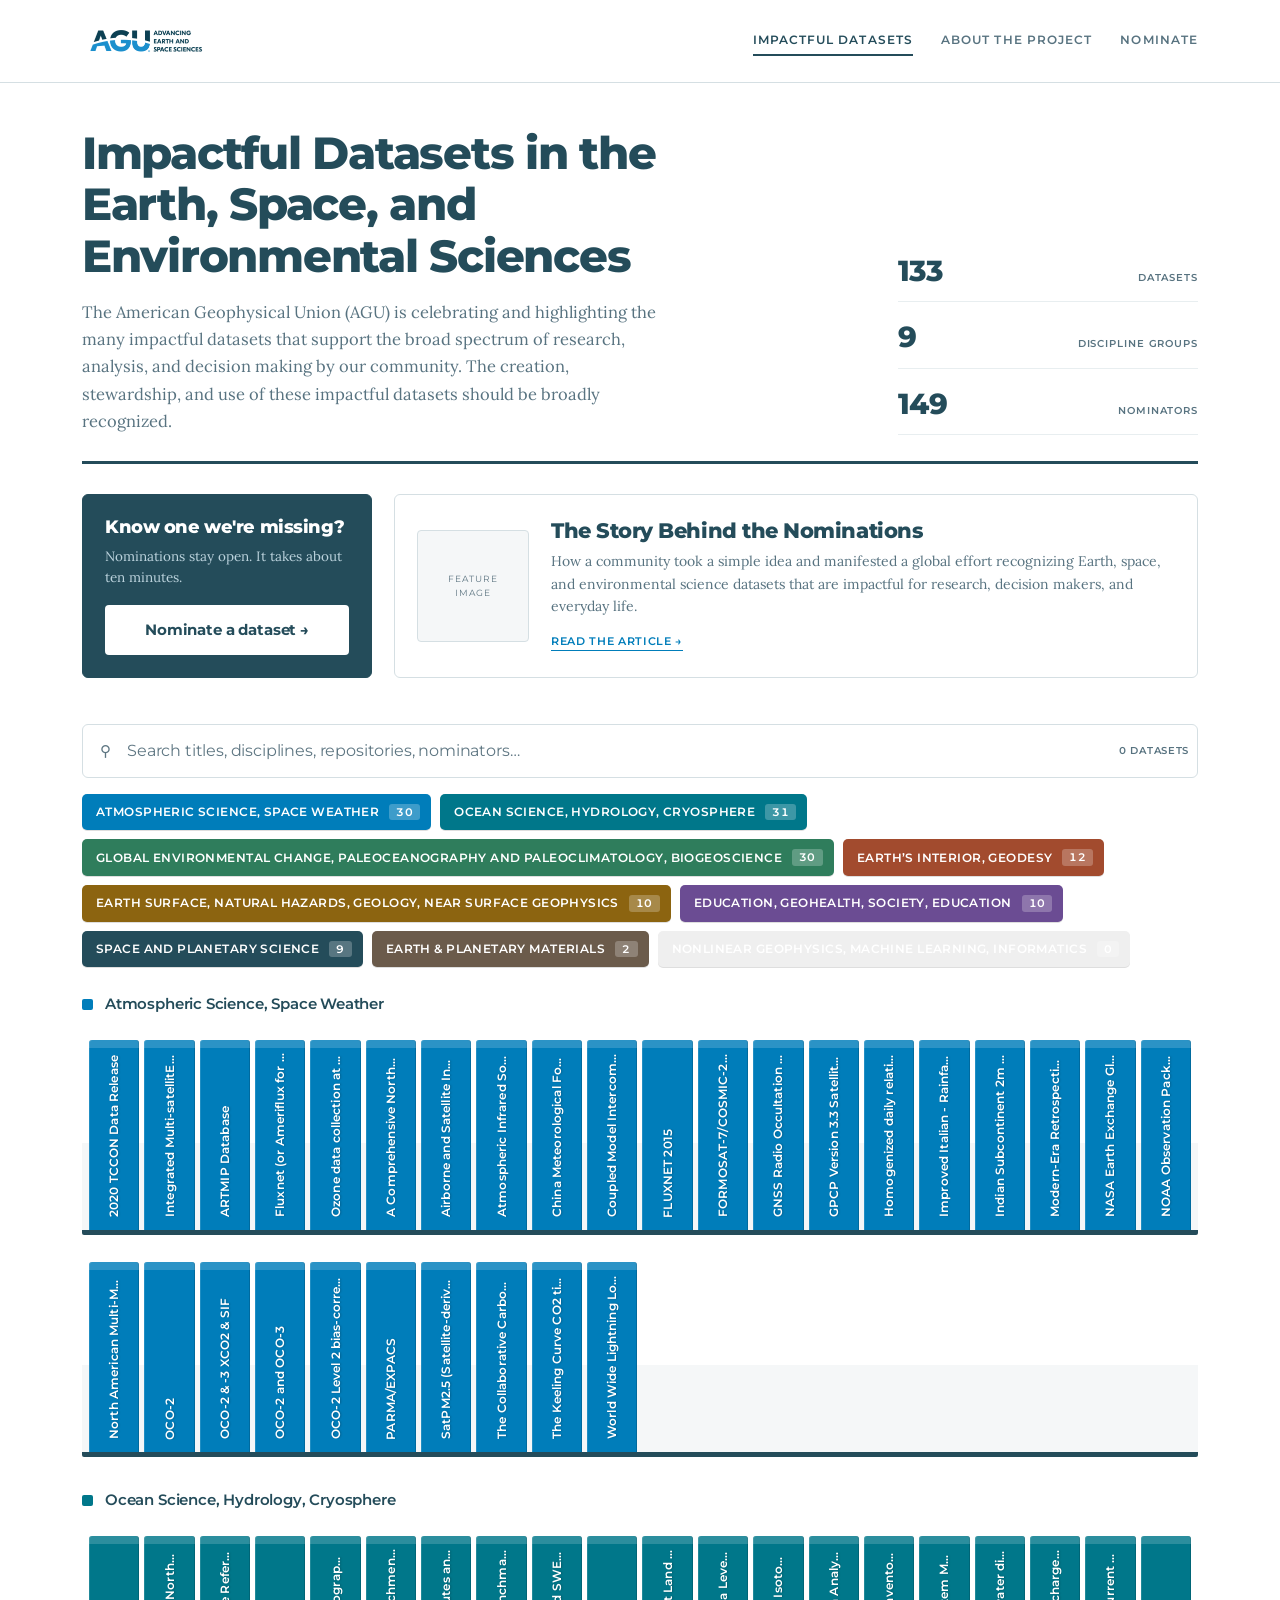
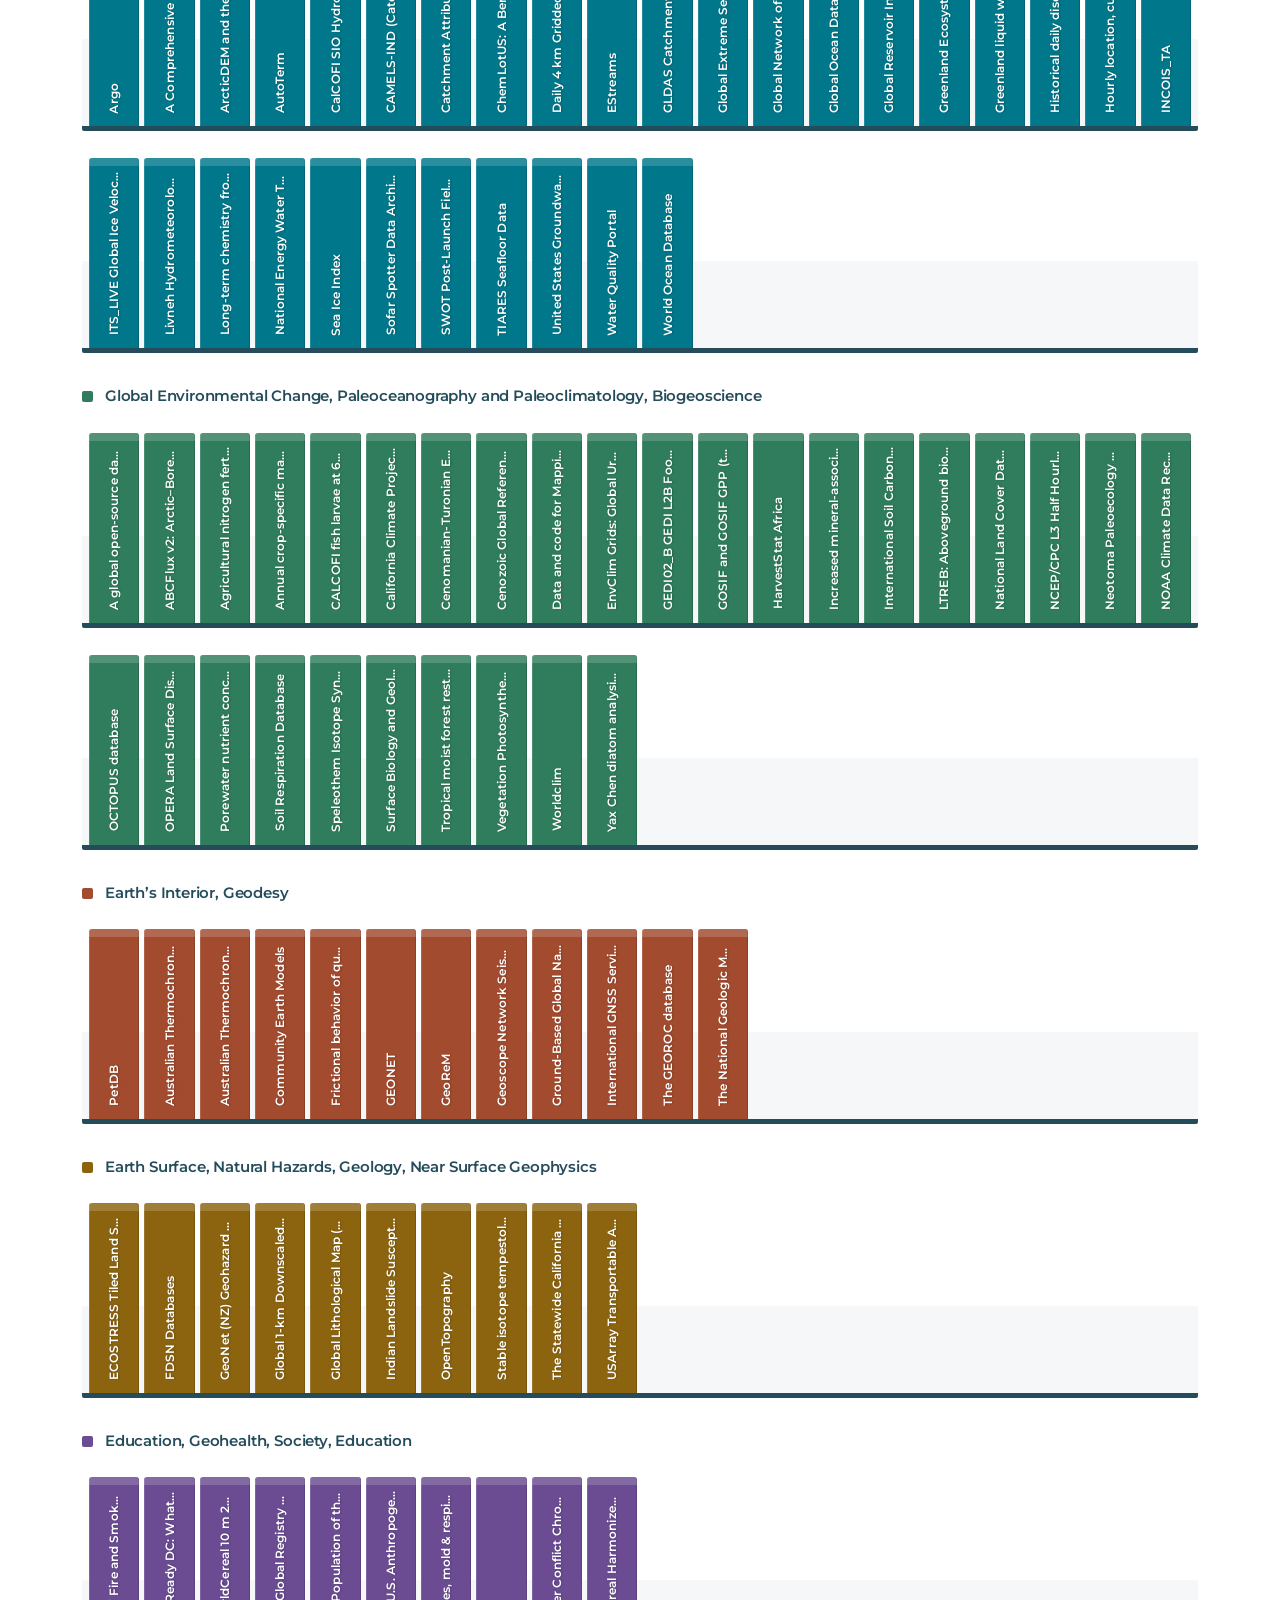
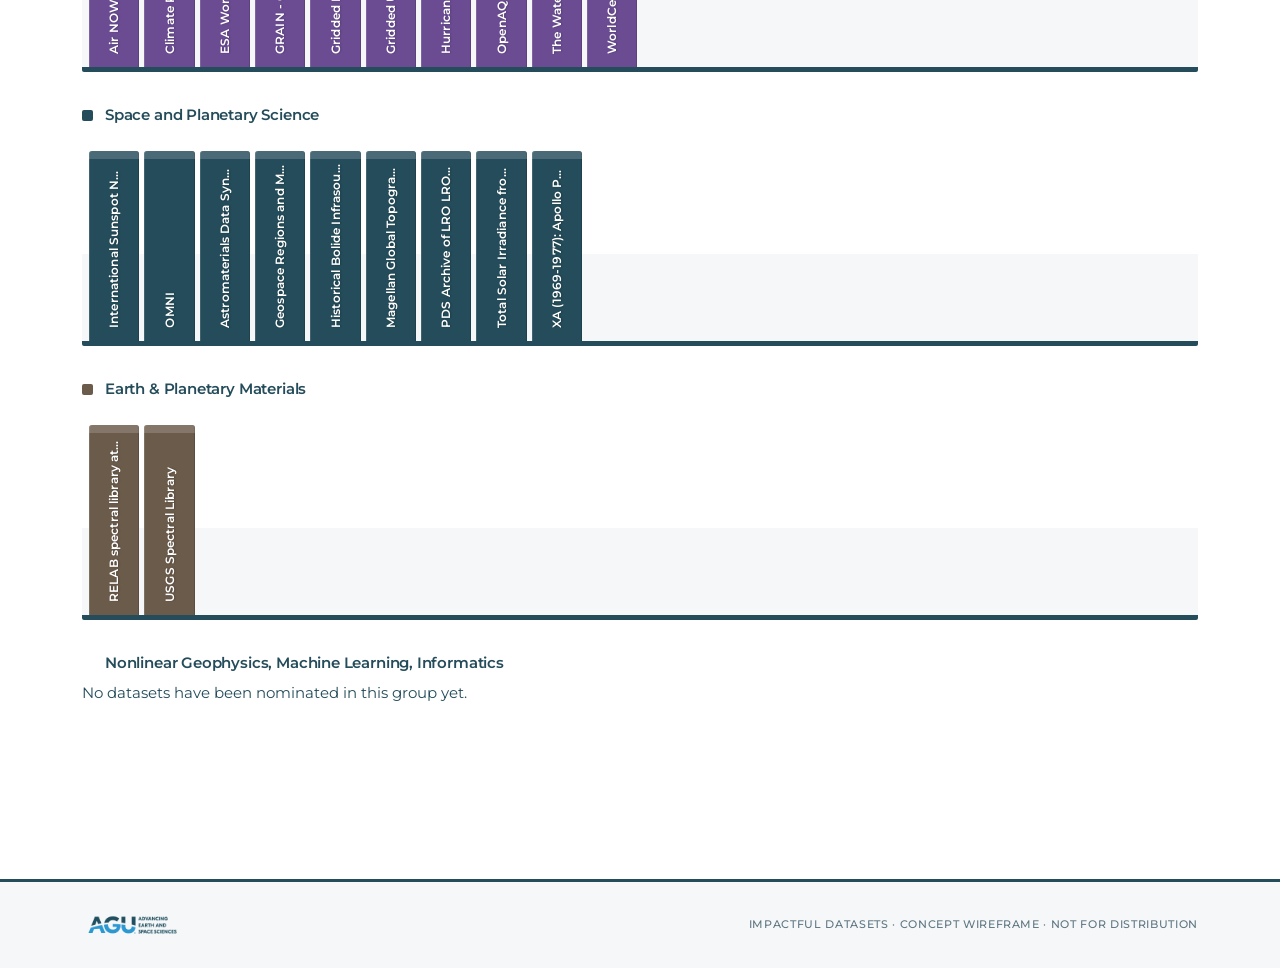
==== site/index.html @ 7263b37e "fix disciplne groups" ====
<!DOCTYPE html>
<html lang="en">
<head>
<meta charset="utf-8">
<meta name="viewport" content="width=device-width, initial-scale=1">
<title>Impactful Datasets in the Earth, Space, and Environmental Sciences — AGU</title>
<meta name="description" content="A community-nominated collection of the Earth, space and
environmental science datasets that researchers say reshaped their field. Browse 133 datasets
across 9 discipline groups, nominated by 149 researchers.">
<meta property="og:title" content="Impactful Datasets — AGU">
<meta property="og:description" content="133 datasets nominated by the Earth and space science community.">
<meta property="og:type" content="website">
<link rel="preconnect" href="https://fonts.googleapis.com">
<link rel="preconnect" href="https://fonts.gstatic.com" crossorigin>
<link href="https://fonts.googleapis.com/css2?family=Montserrat:wght@400;500;600;700;800&family=Lora:ital,wght@0,400;0,500;0,600;1,400&display=swap" rel="stylesheet">
<link rel="stylesheet" href="assets/css/tokens.css">
<link rel="stylesheet" href="assets/css/site.css">
<link rel="alternate" type="application/ld+json" href="data/impactful_datasets.data.jsonld" title="Collection metadata (schema.org)">
</head>
<body>

<header class="site">
  <div class="shell">
    <a class="brand" href="#" data-go="collection" onclick="return false"
       aria-label="American Geophysical Union — home">
      <span class="logo" role="img" aria-label="AGU — Advancing Earth and Space Sciences"></span>
    </a>
    <nav class="site-nav">
      <a href="#" id="nav-collection" data-go="collection" aria-current="page"
         onclick="return false">Impactful Datasets</a>
      <a href="https://data.agu.org/2026/08/19/Impactful-Datasets.html"
         target="_blank" rel="noopener">About the project</a>
      <a href="https://docs.google.com/forms/d/e/1FAIpQLSf0Tlb1a29C2I-lNyl8qf_1oG1tFBosYW5qGBBj70D42Nhn_w/viewform" target="_blank" rel="noopener">Nominate</a>
    </nav>
  </div>
</header>

<!-- ============ PAGE 1 ============ -->
<main class="page active" id="page-collection">
<div class="shell">

  <header class="masthead">
    <div>
      <h1>Impactful Datasets in the Earth, Space, and Environmental Sciences</h1>
      <p class="lede">The American Geophysical Union (AGU) is celebrating and highlighting the
      many impactful datasets that support the broad spectrum of research, analysis, and decision
      making by our community. The creation, stewardship, and use of these impactful datasets
      should be broadly recognized.</p>
    </div>
    <div class="tally">
      <div><b id="t-ds">0</b><span>Datasets</span></div>
      <div><b id="t-th">0</b><span>Discipline groups</span></div>
      <div><b id="t-nm">0</b><span>Nominators</span></div>
    </div>
  </header>

  <section class="actions">
    <div class="act btn-nominate">
      <div>
        <h3 style="font-size:18px;margin-bottom:8px">Know one we're missing?</h3>
        <p>Nominations stay open. It takes about ten minutes.</p>
      </div>
      <a class="cta" href="https://docs.google.com/forms/d/e/1FAIpQLSf0Tlb1a29C2I-lNyl8qf_1oG1tFBosYW5qGBBj70D42Nhn_w/viewform" target="_blank" rel="noopener">Nominate a dataset →</a>
    </div>
    <div class="act callout">
      <div class="thumb">FEATURE<br>IMAGE</div>
      <div>
        <h3>The Story Behind the Nominations</h3>
        <p>How a community took a simple idea and manifested a global effort recognizing
        Earth, space, and environmental science datasets that are impactful for research,
        decision makers, and everyday life.</p>
        <a class="readlink" href="https://agupubs.onlinelibrary.wiley.com/hub/journal/23335084/call-for-papers/si-2026-000577"
           target="_blank" rel="noopener">Read the article →</a>
      </div>
    </div>
  </section>

  <div class="searchbar">
      <span class="glyph" aria-hidden="true">&#9906;</span>
      <input id="q" type="search" autocomplete="off" spellcheck="false"
        aria-label="Search datasets by title, discipline, repository or nominator"
        placeholder="Search titles, disciplines, repositories, nominators…">
      <span class="count" id="q-count"></span>
      <button class="clear" id="q-clear" hidden>Clear</button>
  </div>
  <div class="legend" id="legend"></div>
  <div id="groups"></div>
    <div class="empty" id="empty" hidden>
      <p>No datasets match <b id="empty-q"></b>.</p>
      <p style="font-size:13.5px">Try a discipline group, a repository, or a nominator's name.</p>
      <button class="clear" style="margin-top:4px" onclick="document.getElementById('q-clear').click()">Clear search</button>
  </div>
</div>
</main>

<!-- ============ PAGE 2 ============ -->
<main class="page" id="page-detail">
<div class="shell">
  <button class="back" data-go="collection">← Back to the collection</button>

  <header class="d-head">
    <h1 id="d-title"></h1>
    <div class="d-meta" id="d-meta"></div>
  </header>

  <div class="d-grid">
    <div>
      <section class="sec">
        <h2>What it is</h2>
        <div id="d-desc"></div>
      </section>

      <section class="sec">
        <h2>Why it was nominated</h2>
        <div id="d-just"></div>
      </section>

      <section class="sec" id="d-reuse-sec">
        <h2>How it has been reused</h2>
        <ol class="reuse" id="d-reuse"></ol>
        <div class="more" id="d-reuse-more"></div>
      </section>

      <section class="sec" id="d-refs-sec">
        <h2>Where It Is Described (Data Paper)</h2>
        <ul class="refs" id="d-refs"></ul>
        <div class="more" id="d-refs-more"></div>
      </section>
    </div>

    <aside>
      <div class="card">
        <h2>Get the data</h2>
        <ul class="linklist" id="d-links"></ul>
        <button class="citebtn" id="citebtn" hidden>Cite this dataset</button>
      </div>

      <div class="card">
        <h2>Held by</h2>
        <div id="d-repo"></div>
      </div>

      <div class="card">
        <h2>Nominated by</h2>
        <ul class="people" id="d-people"></ul>
      </div>

      <div class="card dc" id="d-dc">
        <div class="dc-bar">
          <h2>DataCite record</h2>
          <span class="dc-status" id="dc-status" data-s="idle">idle</span>
        </div>
        <div class="endpoint" id="dc-endpoint"></div>
        <dl class="dl" id="dc-body"></dl>
      </div>
    </aside>
  </div>
</div>
</main>

<footer class="site-foot">
  <div class="shell">
    <span class="logo foot" aria-hidden="true"></span>
    <p>Impactful Datasets &middot; concept wireframe &middot; not for distribution</p>
  </div>
</footer>

<div class="modal" id="citemodal" role="dialog" aria-modal="true"
     aria-labelledby="cite-h" hidden>
  <div class="modal-box">
    <h3 id="cite-h">Cite this dataset</h3>
    <div class="modal-src" id="cite-src"></div>
    <div class="cite-out" id="cite-out"></div>
    <div class="modal-acts">
      <button class="btn-copy" id="cite-copy">Copy citation</button>
      <button class="btn-close" id="cite-close">Close</button>
    </div>
  </div>
</div>

<div class="tip" id="tip" role="tooltip" aria-hidden="true">
  <span class="tail"></span>
  <h4></h4>
  <dl></dl>
</div>




<script src="assets/js/config.js"></script>
<script src="assets/js/app.js" defer></script>
</body>
</html>
---- site/assets/css/tokens.css ----
/* Impactful Datasets — design tokens (brand colours, type, logo)
   Generated by build_wireframe.py; edit the builder, not this file. */
:root{
  /* AGU brand: primary #244C5A, secondary #007DBA, white ground */
  --primary:#244C5A; --secondary:#007DBA;
  --paper:#FFF; --surface:#FFF; --surface-2:#F5F7F8;
  --ink:#244C5A; --ink-2:#587380; --ink-3:#5E7682;
  --rule:#D5DFE3; --rule-2:#E8EEF0;
  --mark:#007DBA; --mark-bg:#E4F2FA;
  /* discipline ramp, anchored on the two brand colours; all >=4.5:1 vs white */
  --atmos:#007DBA; --ocean:#00778A; --biosphere:#2F7D5C; --interior:#A24B2E;
  --surface-c:#8C6410; --society:#6B4C93; --space:#244C5A; --materials:#6B5B4B;
  --f-display:'Montserrat','Helvetica Neue',Arial,sans-serif;
  --f-body:'Lora',Georgia,'Times New Roman',serif;
  --f-label:'Montserrat','Helvetica Neue',Arial,sans-serif;
  --f-code:ui-monospace,'SF Mono',Menlo,Consolas,monospace;
  --shell:1180px;
  --logo:url("../img/agu-logo.png");
}
---- site/assets/css/site.css ----
/* Impactful Datasets — component styles
   Generated by build_wireframe.py; edit the builder, not this file. */
*{box-sizing:border-box}
html{-webkit-text-size-adjust:100%}
body{margin:0;background:var(--paper);color:var(--ink);font-family:var(--f-display);
  font-size:15px;line-height:1.6;font-weight:400;-webkit-font-smoothing:antialiased}
h1,h2,h3,h4{margin:0;font-weight:800;letter-spacing:-.024em;line-height:1.14}
p{margin:0 0 .9em}
a{color:inherit}
.shell{max-width:var(--shell);margin:0 auto;padding:0 32px}
.mono{font-family:var(--f-label);font-size:11px;letter-spacing:.06em;text-transform:uppercase}
[class*="label"],.pagemark,.dl dt,.tip dt,.sec>h2,.card>h2,.dc-bar h2,.legend button,
.searchbar .count,.searchbar .clear,.linklist .k,.dim,.just .who,.more,.dc-status,
.group-head .n,.tally span,.readlink,.back{
  font-weight:600}
/* prose runs in Lora */
.masthead .lede,.callout p,.btn-nominate p,.sec p,.just p,.reuse li,.refs li,
.people .aff,.dl dd,.tip dd,.empty p,.repo-sub{font-family:var(--f-body);letter-spacing:0}
.endpoint,.people .oid{font-family:var(--f-code)}

/* ---------- brand header / footer ---------- */
.site{background:#fff;border-bottom:1px solid var(--rule)}
.site .shell{display:flex;align-items:center;gap:32px;height:82px}
.brand{display:flex;align-items:center;text-decoration:none;flex:none}
.logo{display:block;background:var(--logo) no-repeat left center;background-size:contain;
  height:38px;width:128px;print-color-adjust:exact;-webkit-print-color-adjust:exact}
.logo.foot{height:30px;width:101px;opacity:.92}
.site-nav{display:flex;align-items:center;gap:28px;margin-left:auto}
.site-nav a{font-family:var(--f-label);font-size:12px;font-weight:600;letter-spacing:.09em;
  text-transform:uppercase;color:var(--ink-2);text-decoration:none;padding:4px 0;
  border-bottom:2px solid transparent}
.site-nav a:hover{color:var(--primary);border-bottom-color:var(--secondary)}
.site-nav a[aria-current="page"]{color:var(--primary);border-bottom-color:var(--primary)}
.site-foot{border-top:3px solid var(--primary);background:var(--surface-2);margin-top:60px}
.site-foot .shell{display:flex;align-items:center;gap:28px;padding-top:28px;padding-bottom:28px}

.site-foot p{margin:0;margin-left:auto;font-family:var(--f-label);font-size:11px;font-weight:500;
  letter-spacing:.06em;text-transform:uppercase;color:var(--ink-3);text-align:right}

/* ---------- page frame ---------- */
.page{display:none;padding:44px 0 80px}
.page.active{display:block}
.pagemark{font-family:var(--f-label);font-size:10px;letter-spacing:.16em;text-transform:uppercase;
  color:var(--ink-3);display:flex;align-items:center;gap:10px;margin-bottom:26px}
.pagemark::after{content:"";flex:1;height:1px;background:var(--rule)}

/* ---------- page 1 header ---------- */
.masthead{display:grid;grid-template-columns:minmax(0,1fr) 300px;gap:56px;align-items:end;
  padding-bottom:26px;border-bottom:3px solid var(--primary)}
.masthead h1{font-size:clamp(29px,4.1vw,45px);letter-spacing:-.028em;max-width:19ch}
.masthead .lede{margin:18px 0 0;font-size:16.5px;line-height:1.65;color:var(--ink-2);max-width:58ch}
.tally{display:flex;flex-direction:column;gap:12px}
.tally div{display:flex;align-items:baseline;justify-content:space-between;gap:12px;
  border-bottom:1px solid var(--rule-2);padding-bottom:7px}
.tally b{font-size:29px;font-weight:800;letter-spacing:-.025em;color:var(--primary)}
.tally span{font-family:var(--f-label);font-size:10px;letter-spacing:.09em;text-transform:uppercase;
  color:var(--ink-2);text-align:right}

/* ---------- actions ---------- */
.actions{position:relative;display:grid;grid-template-columns:290px minmax(0,1fr);gap:22px;margin:30px 0 46px}
.act{position:relative;background:var(--surface);border:1px solid var(--rule);border-radius:6px;padding:22px}
.btn-nominate{display:flex;flex-direction:column;justify-content:space-between;gap:16px;
  background:var(--primary);border-color:var(--primary);color:#fff}
.btn-nominate .cta{display:inline-flex;align-items:center;justify-content:center;gap:9px;width:100%;
  text-decoration:none;box-sizing:border-box;
  background:#fff;color:var(--ink);border:none;border-radius:4px;padding:13px 16px;cursor:pointer;
  font-family:var(--f-display);font-size:15px;font-weight:600;letter-spacing:-.01em}
.btn-nominate .cta{color:var(--primary);font-weight:700}
.btn-nominate .cta:hover{background:#D9E7EE}
.btn-nominate .cta:focus-visible{outline:2px solid #4FB3E8;outline-offset:3px}
.btn-nominate p{color:#BBD2DC;font-size:13.5px;margin:0}
.callout{display:grid;grid-template-columns:112px minmax(0,1fr);gap:22px;align-items:center}
.callout .thumb{aspect-ratio:1;border:1px solid var(--rule);border-radius:4px;background:var(--surface-2);
  display:flex;align-items:center;justify-content:center;color:var(--ink-3);
  font-family:var(--f-label);font-size:9px;letter-spacing:.1em;text-align:center;line-height:1.5}
.callout h3{font-size:21px;letter-spacing:-.022em;margin-bottom:7px}
.callout p{font-size:14px;color:var(--ink-2);margin-bottom:11px}
.readlink{font-family:var(--f-label);font-size:11px;letter-spacing:.06em;text-transform:uppercase;
  color:var(--mark);text-decoration:none;border-bottom:1px solid currentColor;padding-bottom:2px}

/* ---------- collection ---------- */
.group{margin-bottom:34px;scroll-margin-top:16px}
.group-head{display:flex;align-items:baseline;gap:12px;margin-bottom:10px}
.group-swatch{width:11px;height:11px;border-radius:2px;flex:none;transform:translateY(1px)}
.group-head h3{font-size:15px;font-weight:600;letter-spacing:-.012em}

.books{display:grid;grid-template-columns:repeat(20,1fr);gap:5px;align-items:end;
  padding:18px 7px 0;background:linear-gradient(180deg,transparent 0 58%,var(--surface-2) 58%);
  border-bottom:5px solid var(--primary);border-radius:2px;margin-bottom:9px}
.books:last-child{margin-bottom:0}
.book{min-width:0;position:relative;height:190px;border:none;border-radius:3px 3px 0 0;cursor:pointer;
  padding:13px 0 13px;display:flex;align-items:flex-end;justify-content:center;
  transition:transform .13s ease;color:#fff;font-family:var(--f-label);font-size:11.5px;
  font-weight:600;letter-spacing:.012em;overflow:hidden;
  box-shadow:inset -1px 0 0 rgba(0,0,0,.15),inset 1px 0 0 rgba(255,255,255,.13)}
.book span{writing-mode:vertical-rl;transform:rotate(180deg);white-space:nowrap;
  overflow:hidden;text-overflow:ellipsis;max-height:100%;opacity:1;
  text-shadow:0 1px 2px rgba(0,0,0,.24)}
.book:hover,.book:focus-visible{transform:translateY(-9px);outline:none;
  box-shadow:0 5px 14px rgba(22,32,42,.26)}
.book:focus-visible{box-shadow:0 0 0 2px var(--mark),0 5px 14px rgba(22,32,42,.26)}
.book::after{content:"";position:absolute;left:0;right:0;top:0;height:8px;
  background:rgba(255,255,255,.17);border-radius:3px 3px 0 0}
.legend{display:flex;flex-wrap:wrap;gap:9px;margin:0 0 28px}
.legend button{display:inline-flex;align-items:center;gap:10px;cursor:pointer;border:none;
  border-radius:5px;padding:10px 11px 10px 14px;font-family:var(--f-label);font-size:12px;
  font-weight:600;letter-spacing:.035em;text-transform:uppercase;color:#fff;line-height:1.15;
  box-shadow:0 1px 0 rgba(0,0,0,.13);transition:transform .12s ease,box-shadow .12s ease}
.legend button:hover{transform:translateY(-2px);box-shadow:0 5px 14px rgba(36,76,90,.28)}
.legend button:focus-visible{outline:2px solid var(--primary);outline-offset:3px}
.legend button .c{background:rgba(255,255,255,.24);border-radius:3px;padding:2px 7px;
  font-size:11px;font-variant-numeric:tabular-nums}

/* ---------- search ---------- */
.searchbar{display:flex;align-items:center;gap:14px;height:54px;padding:0 8px 0 17px;
  background:var(--surface);border:1px solid var(--rule);border-radius:6px;margin:0 0 16px}
.searchbar:focus-within{border-color:var(--ink);box-shadow:0 0 0 3px rgba(27,77,184,.11)}
.searchbar input{flex:1;min-width:0;border:none;background:none;outline:none;
  font-family:var(--f-display);font-size:16px;letter-spacing:-.01em;color:var(--ink)}
.searchbar input::placeholder{color:var(--ink-3)}
.searchbar .glyph{font-size:15px;color:var(--ink-3);flex:none;line-height:1}
.searchbar .count{font-family:var(--f-label);font-size:10px;letter-spacing:.07em;
  text-transform:uppercase;color:var(--ink-2);white-space:nowrap;flex:none;
  font-variant-numeric:tabular-nums}
.searchbar .clear{flex:none;border:1px solid var(--rule);background:var(--surface-2);
  border-radius:4px;padding:6px 11px;cursor:pointer;font-family:var(--f-label);font-size:10px;
  letter-spacing:.07em;text-transform:uppercase;color:var(--ink-2)}
.searchbar .clear:hover{border-color:var(--ink);color:var(--ink)}
.searchbar .clear[hidden]{display:none}
.empty{padding:44px 8px;text-align:center;border:1px dashed var(--rule);border-radius:6px;
  background:var(--surface-2)}
.empty p{font-size:15px;color:var(--ink-2);max-width:44ch;margin:0 auto .9em}
.empty b{color:var(--ink);font-weight:600}
[hidden]{display:none!important}

/* ---------- hover bubble ---------- */
.tip{position:fixed;z-index:80;width:310px;background:var(--primary);color:#fff;border-radius:7px;
  padding:14px 16px;box-shadow:0 12px 34px rgba(22,32,42,.32);pointer-events:none;
  opacity:0;transform:translateY(5px);transition:opacity .12s ease,transform .12s ease}
.tip.on{opacity:1;transform:none}
.tip h4{font-size:14.5px;font-weight:600;letter-spacing:-.012em;line-height:1.32;margin:0 0 11px}
.tip dl{margin:0;display:grid;grid-template-columns:auto minmax(0,1fr);gap:6px 13px}
.tip dt{font-family:var(--f-label);font-size:9px;font-weight:600;letter-spacing:.09em;
  text-transform:uppercase;color:#9CC3D4;padding-top:2px;white-space:nowrap}
.tip dd{margin:0;font-size:12.5px;line-height:1.45;color:#E4EBF0}
.tip .tail{position:absolute;width:11px;height:11px;background:var(--primary);transform:rotate(45deg)}

/* ---------- page 2 ---------- */
.back{display:inline-flex;align-items:center;gap:8px;background:none;border:none;cursor:pointer;
  font-family:var(--f-label);font-size:11px;letter-spacing:.08em;text-transform:uppercase;
  color:var(--ink-2);padding:0;margin-bottom:24px}
.back:hover{color:var(--mark)}
.d-head{padding-bottom:24px;border-bottom:3px solid var(--primary)}
.d-head h1{font-size:clamp(32px,4.4vw,50px);letter-spacing:-.03em;max-width:20ch}
.d-meta{display:flex;flex-wrap:wrap;gap:8px 26px;margin-top:16px;font-family:var(--f-label);
  font-size:11px;color:var(--ink-2)}
.d-meta b{color:var(--ink);font-weight:500}
.d-grid{position:relative;display:grid;grid-template-columns:minmax(0,1.65fr) minmax(0,1fr);
  gap:44px;margin-top:34px;align-items:start}
.sec{margin-bottom:38px}
.sec > h2{font-size:12px;font-family:var(--f-label);font-weight:500;letter-spacing:.12em;
  text-transform:uppercase;color:var(--ink-3);padding-bottom:9px;margin-bottom:16px;
  border-bottom:1px solid var(--rule)}
.sec p{font-size:15.5px;color:#31505C}
.card{position:relative;background:var(--surface);border:1px solid var(--rule);border-radius:6px;
  padding:20px;margin-bottom:20px}
.card > h2{font-size:11px;font-family:var(--f-label);font-weight:500;letter-spacing:.12em;
  text-transform:uppercase;color:var(--ink-3);margin-bottom:14px}
.just{border-left:2px solid var(--rule);padding:2px 0 2px 18px;margin-bottom:20px}
.just .who{font-family:var(--f-label);font-size:10px;letter-spacing:.08em;text-transform:uppercase;
  color:var(--mark);margin-bottom:7px}
.just p{font-size:14.5px;color:#31505C;margin-bottom:.7em}
.dims{display:flex;flex-wrap:wrap;gap:6px;margin-top:9px}
.dim{font-family:var(--f-label);font-size:9.5px;letter-spacing:.08em;text-transform:uppercase;
  background:var(--surface-2);border:1px solid var(--rule);border-radius:99px;padding:3px 10px;color:var(--ink-2)}
.people{list-style:none;margin:0;padding:0}
.people li{padding:12px 0;border-top:1px solid var(--rule-2)}
.people li:first-child{border-top:none;padding-top:0}
.people b{display:block;font-size:14.5px;font-weight:600;letter-spacing:-.01em}
.people .aff{font-size:12.5px;color:var(--ink-2);line-height:1.45;margin-top:2px}
.people .oid{font-family:var(--f-label);font-size:10px;color:var(--ink-3);margin-top:4px;display:block;
  word-break:break-all}
.linklist{list-style:none;margin:0;padding:0}
.linklist li{border-top:1px solid var(--rule-2)}
.linklist li:first-child{border-top:none}
.linklist a{display:flex;align-items:center;justify-content:space-between;gap:12px;padding:11px 0;
  text-decoration:none;font-size:13.5px;word-break:break-all}
.linklist a:hover{color:var(--mark)}
.linklist .k{font-family:var(--f-label);font-size:9.5px;letter-spacing:.09em;text-transform:uppercase;
  color:var(--ink-3);flex:none}
.reuse{list-style:none;margin:0;padding:0;counter-reset:r}
.reuse li{position:relative;padding:0 0 14px 30px;font-size:14px;color:#31505C;counter-increment:r}
.reuse li::before{content:counter(r,decimal-leading-zero);position:absolute;left:0;top:1px;
  font-family:var(--f-label);font-size:10px;color:var(--ink-3)}
.refs{list-style:none;margin:0;padding:0}
.refs li{padding:11px 0;border-top:1px solid var(--rule-2);font-size:13px;color:var(--ink-2);line-height:1.5}
.refs li:first-child{border-top:none}
.refs a{color:var(--secondary);text-decoration:none;word-break:break-all}
.refs a:hover{text-decoration:underline}
.more{font-family:var(--f-label);font-size:10px;letter-spacing:.07em;text-transform:uppercase;
  color:var(--ink-3);margin-top:10px}

/* ---------- nominator cross-links ---------- */
.just .who{display:inline-flex;align-items:center;gap:7px;background:none;border:none;padding:0;
  cursor:pointer;text-align:left}
.just .who .nm{color:var(--secondary);border-bottom:1px solid transparent}
.just .who:hover .nm,.just .who:focus-visible .nm{border-bottom-color:currentColor}
.just .who:focus-visible{outline:2px solid var(--secondary);outline-offset:3px;border-radius:3px}
.just .who .seq{font-size:9.5px;background:var(--surface-2);border:1px solid var(--rule);
  border-radius:99px;padding:1px 7px;color:var(--ink-2)}
.people li{transition:background .3s ease,box-shadow .3s ease;border-radius:5px;
  scroll-margin-top:20px}
.people li.lit{background:var(--mark-bg);box-shadow:0 0 0 6px var(--mark-bg)}
.people .jump{display:inline-block;margin-top:5px;font-family:var(--f-label);font-size:9.5px;
  font-weight:600;letter-spacing:.07em;text-transform:uppercase;color:var(--secondary);
  background:none;border:none;padding:0;cursor:pointer}
.people .jump:hover{text-decoration:underline}

/* ---------- cite button + modal ---------- */
.citebtn{display:inline-flex;align-items:center;justify-content:center;gap:8px;width:100%;
  margin-top:14px;padding:11px 14px;cursor:pointer;background:var(--primary);color:#fff;border:none;
  border-radius:5px;font-family:var(--f-label);font-size:11px;font-weight:600;letter-spacing:.08em;
  text-transform:uppercase}
.citebtn:hover{background:#1B3B47}
.citebtn:focus-visible{outline:2px solid var(--secondary);outline-offset:3px}
.modal[hidden]{display:none}
.modal{position:fixed;inset:0;z-index:90;display:flex;align-items:center;justify-content:center;
  padding:24px;background:rgba(20,44,54,.55)}
.modal-box{background:#fff;border-radius:8px;width:min(620px,100%);max-height:82vh;overflow:auto;
  box-shadow:0 24px 60px rgba(16,40,50,.34);padding:26px 28px}
.modal-box h3{font-size:19px;letter-spacing:-.02em;margin-bottom:4px}
.modal-src{font-family:var(--f-label);font-size:10px;font-weight:600;letter-spacing:.09em;
  text-transform:uppercase;color:var(--ink-3);margin-bottom:16px}
.cite-out{font-family:var(--f-body);font-size:15px;line-height:1.62;color:var(--ink);
  background:var(--surface-2);border:1px solid var(--rule);border-radius:6px;padding:16px 18px;
  word-break:break-word}
.cite-out a{color:var(--secondary)}
.modal-acts{display:flex;gap:9px;margin-top:16px}
.modal-acts button{cursor:pointer;border-radius:5px;padding:9px 15px;font-family:var(--f-label);
  font-size:11px;font-weight:600;letter-spacing:.07em;text-transform:uppercase}
.btn-copy{background:var(--secondary);color:#fff;border:none}
.btn-close{background:#fff;color:var(--ink-2);border:1px solid var(--rule);margin-left:auto}
.btn-copy:focus-visible,.btn-close:focus-visible{outline:2px solid var(--primary);outline-offset:2px}

/* ---------- datacite panel ---------- */
.dc{border-color:var(--mark);background:#FBFCFE}
.dc-bar{display:flex;align-items:center;gap:9px;margin-bottom:13px}
.dc-bar h2{font-size:11px;font-family:var(--f-label);font-weight:500;letter-spacing:.12em;
  text-transform:uppercase;color:var(--mark);margin:0}
.dc-status{margin-left:auto;font-family:var(--f-label);font-size:9px;letter-spacing:.08em;
  text-transform:uppercase;padding:2px 7px;border-radius:99px;border:1px solid var(--rule);color:var(--ink-3)}
.dc-status[data-s="live"]{color:#0B6B4F;border-color:#9AD3BE;background:#EAF7F1}
.endpoint{font-family:var(--f-label);font-size:10px;color:var(--ink-2);background:var(--surface-2);
  border:1px solid var(--rule-2);border-radius:4px;padding:7px 9px;margin-bottom:14px;word-break:break-all}
.dl{margin:0;font-size:13.5px}
.dl div{display:grid;grid-template-columns:96px minmax(0,1fr);gap:12px;padding:8px 0;
  border-top:1px solid var(--rule-2)}
.dl div:first-child{border-top:none}
.dl dt{font-family:var(--f-label);font-size:9.5px;letter-spacing:.08em;text-transform:uppercase;
  color:var(--ink-3);padding-top:3px}
.dl dd{margin:0;line-height:1.5}

@media (max-width:940px){
  .masthead,.actions,.d-grid{grid-template-columns:minmax(0,1fr);gap:26px}
  .shell{padding:0 20px}
  .callout{grid-template-columns:70px minmax(0,1fr);gap:16px}
  .books{gap:4px;padding:16px 5px 0}
  .book{height:158px;font-size:11px}
  .tip{width:min(310px,calc(100vw - 32px))}
}
@media (prefers-reduced-motion:reduce){*{transition:none!important}}
@media print{
  .site{border-bottom:2px solid var(--primary)}
  .page{display:block!important;padding:0 0 40px;break-after:page}
  body{background:#fff}
}
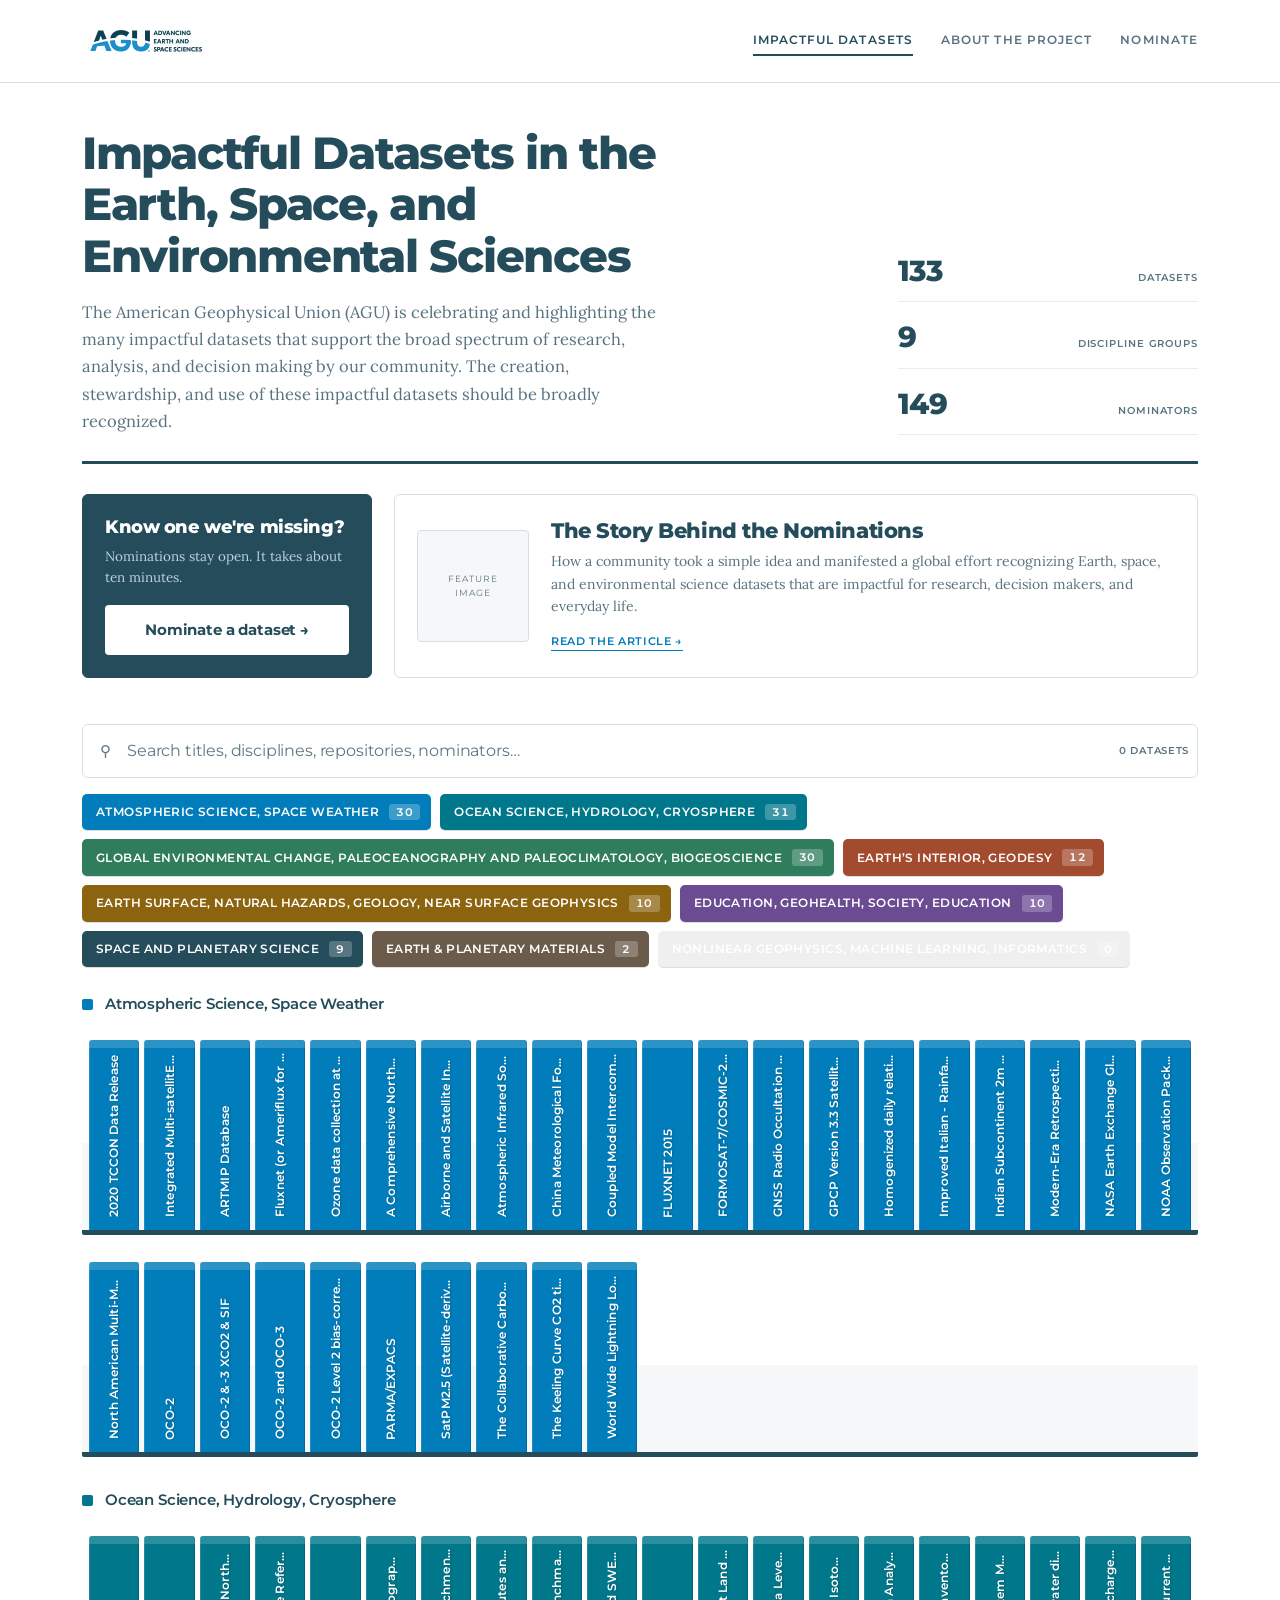
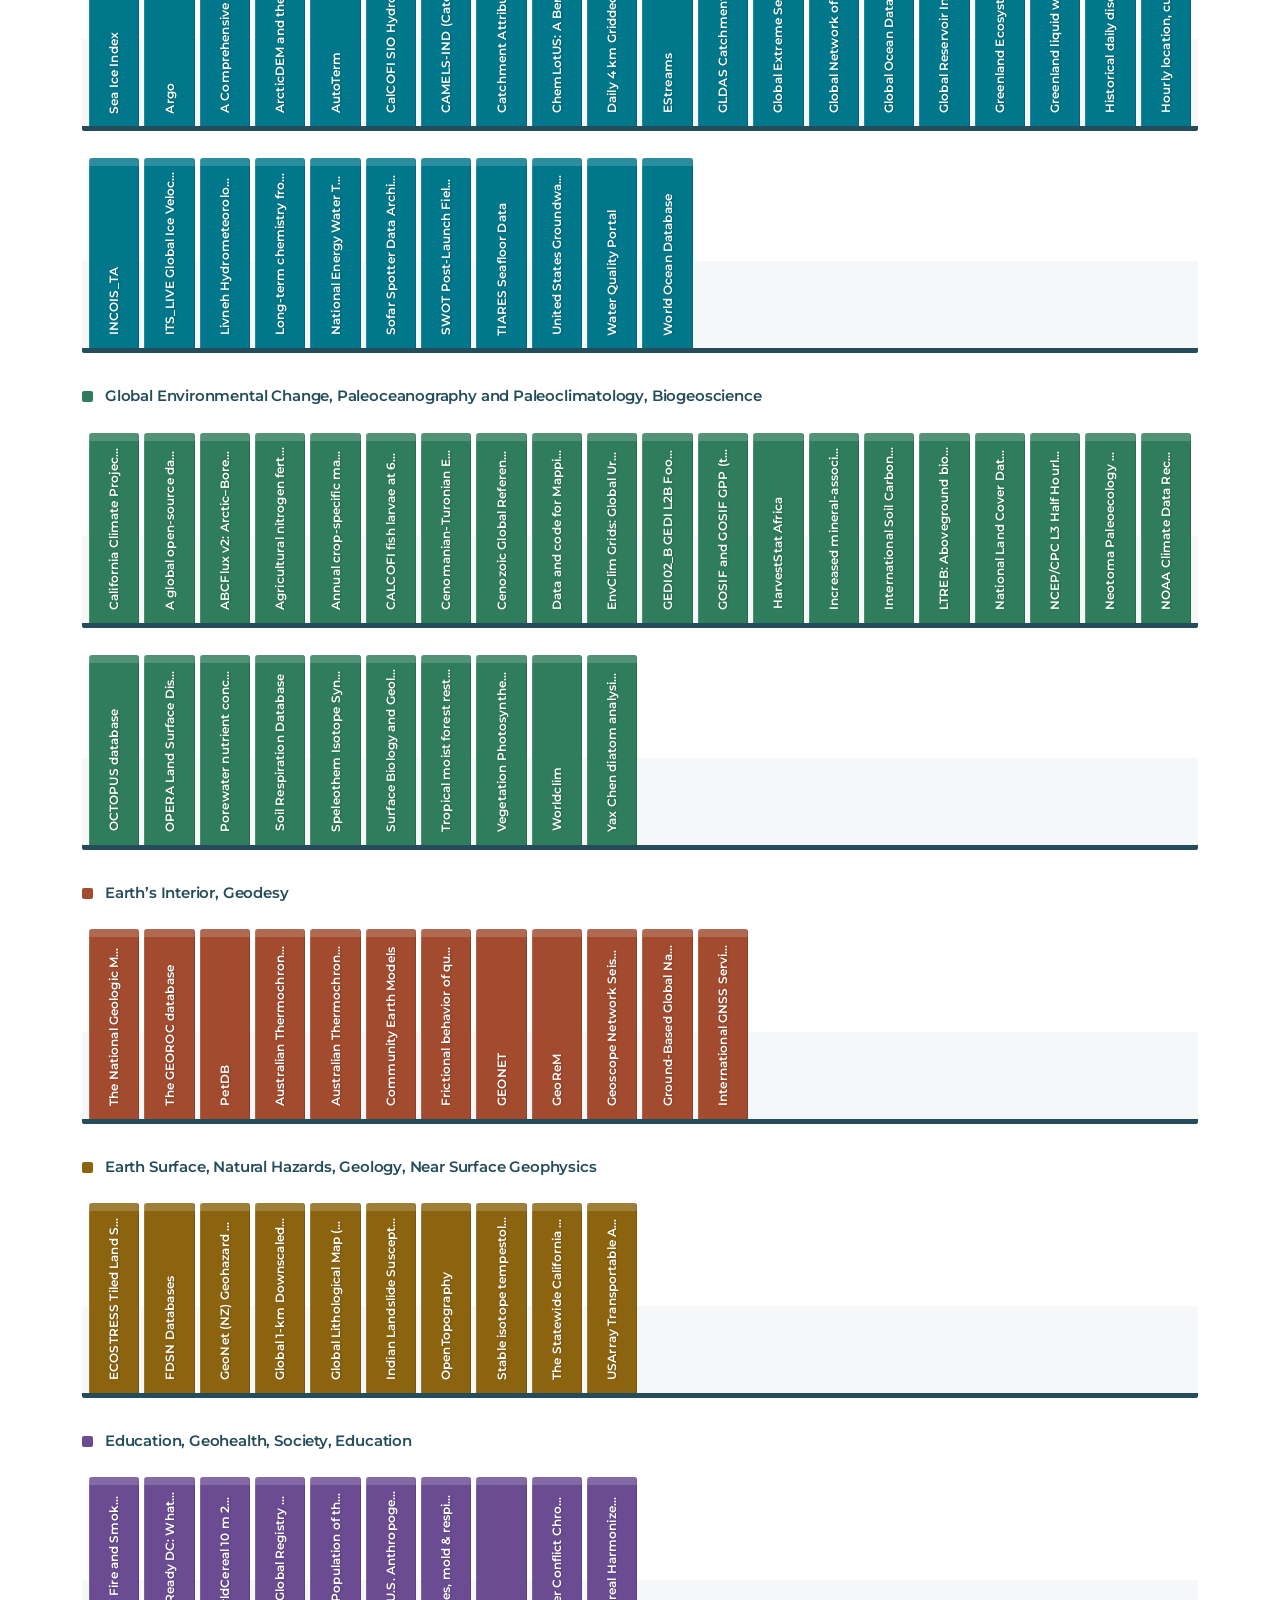
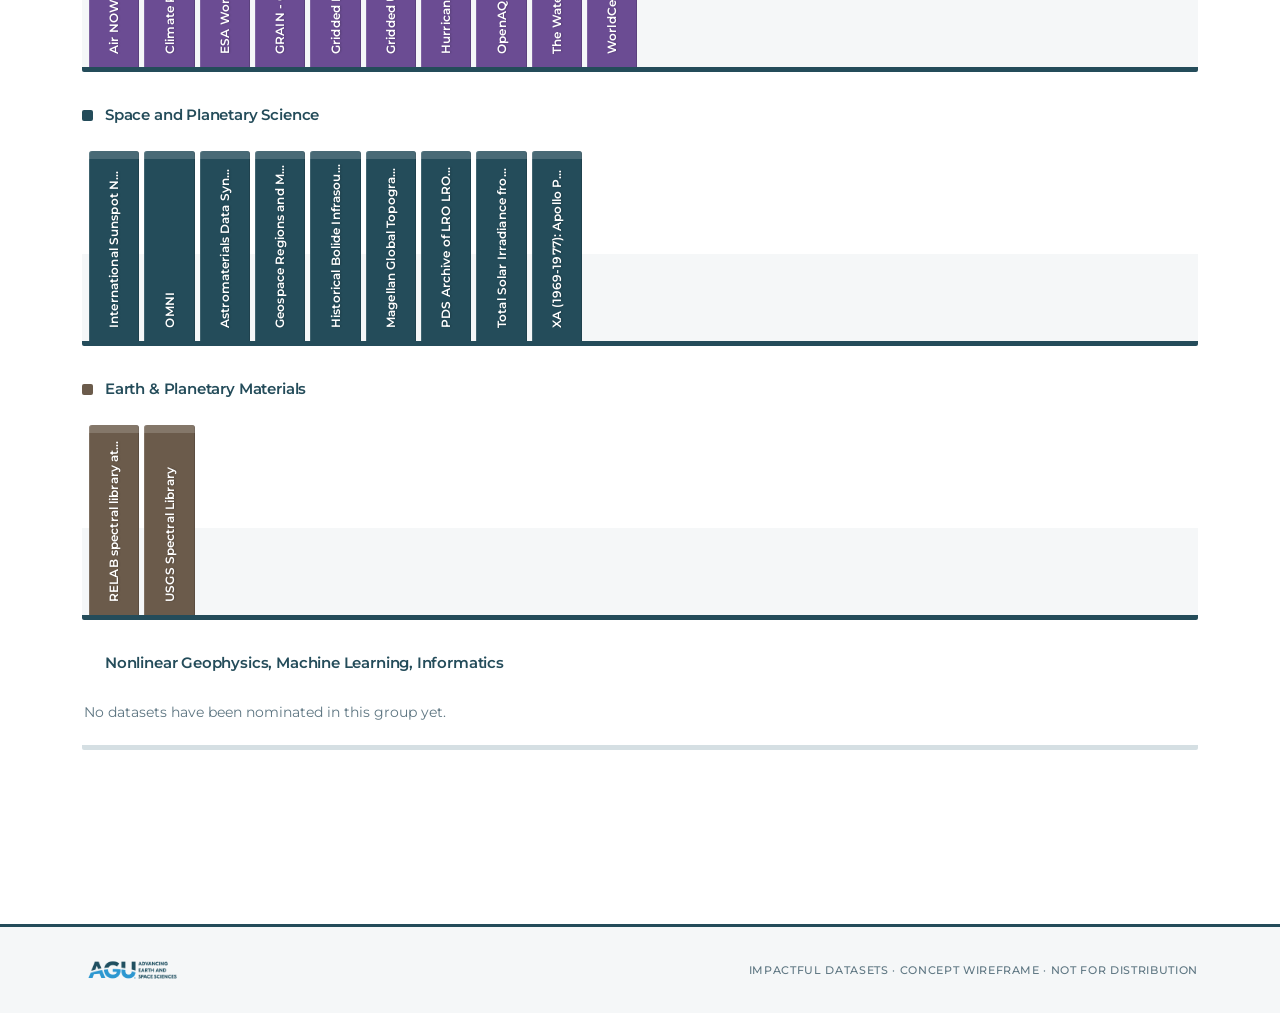
==== commit 42a1e5a9: "fix parsing of nominators" ====
--- a/site/index.html
+++ b/site/index.html
@@ -6,7 +6,7 @@
 <title>Impactful Datasets in the Earth, Space, and Environmental Sciences — AGU</title>
 <meta name="description" content="A community-nominated collection of the Earth, space and
 environmental science datasets that researchers say reshaped their field. Browse 133 datasets
-across 9 discipline groups, nominated by 149 researchers.">
+across 9 discipline groups, nominated by 0 researchers.">
 <meta property="og:title" content="Impactful Datasets — AGU">
 <meta property="og:description" content="133 datasets nominated by the Earth and space science community.">
 <meta property="og:type" content="website">
--- a/site/assets/css/site.css
+++ b/site/assets/css/site.css
@@ -83,6 +83,8 @@
 .group-head{display:flex;align-items:baseline;gap:12px;margin-bottom:10px}
 .group-swatch{width:11px;height:11px;border-radius:2px;flex:none;transform:translateY(1px)}
 .group-head h3{font-size:15px;font-weight:600;letter-spacing:-.012em}
+.group-empty{margin:0;padding:20px 2px 22px;border-bottom:5px solid var(--rule);
+  border-radius:2px;color:var(--ink-3);font-size:14px}
 
 .books{display:grid;grid-template-columns:repeat(20,1fr);gap:5px;align-items:end;
   padding:18px 7px 0;background:linear-gradient(180deg,transparent 0 58%,var(--surface-2) 58%);
@@ -151,7 +153,12 @@
   color:var(--ink-2);padding:0;margin-bottom:24px}
 .back:hover{color:var(--mark)}
 .d-head{padding-bottom:24px;border-bottom:3px solid var(--primary)}
-.d-head h1{font-size:clamp(32px,4.4vw,50px);letter-spacing:-.03em;max-width:20ch}
+.d-head h1{font-size:clamp(32px,4.4vw,50px);letter-spacing:-.03em}
+.d-head h1[data-len="medium"]{font-size:clamp(28px,3.4vw,38px);letter-spacing:-.026em}
+.d-head h1[data-len="long"]{font-size:clamp(24px,2.6vw,30px);letter-spacing:-.02em;
+  line-height:1.22;max-width:62ch}
+.d-head h1[data-len="xlong"]{font-size:clamp(21px,2vw,25px);letter-spacing:-.014em;
+  line-height:1.3;max-width:74ch}
 .d-meta{display:flex;flex-wrap:wrap;gap:8px 26px;margin-top:16px;font-family:var(--f-label);
   font-size:11px;color:var(--ink-2)}
 .d-meta b{color:var(--ink);font-weight:500}
@@ -161,7 +168,8 @@
 .sec > h2{font-size:12px;font-family:var(--f-label);font-weight:500;letter-spacing:.12em;
   text-transform:uppercase;color:var(--ink-3);padding-bottom:9px;margin-bottom:16px;
   border-bottom:1px solid var(--rule)}
-.sec p{font-size:15.5px;color:#31505C}
+.sec p{font-size:15.5px;color:#31505C;max-width:74ch}
+.sec p+p,.just p+p{margin-top:.2em}
 .card{position:relative;background:var(--surface);border:1px solid var(--rule);border-radius:6px;
   padding:20px;margin-bottom:20px}
 .card > h2{font-size:11px;font-family:var(--f-label);font-weight:500;letter-spacing:.12em;
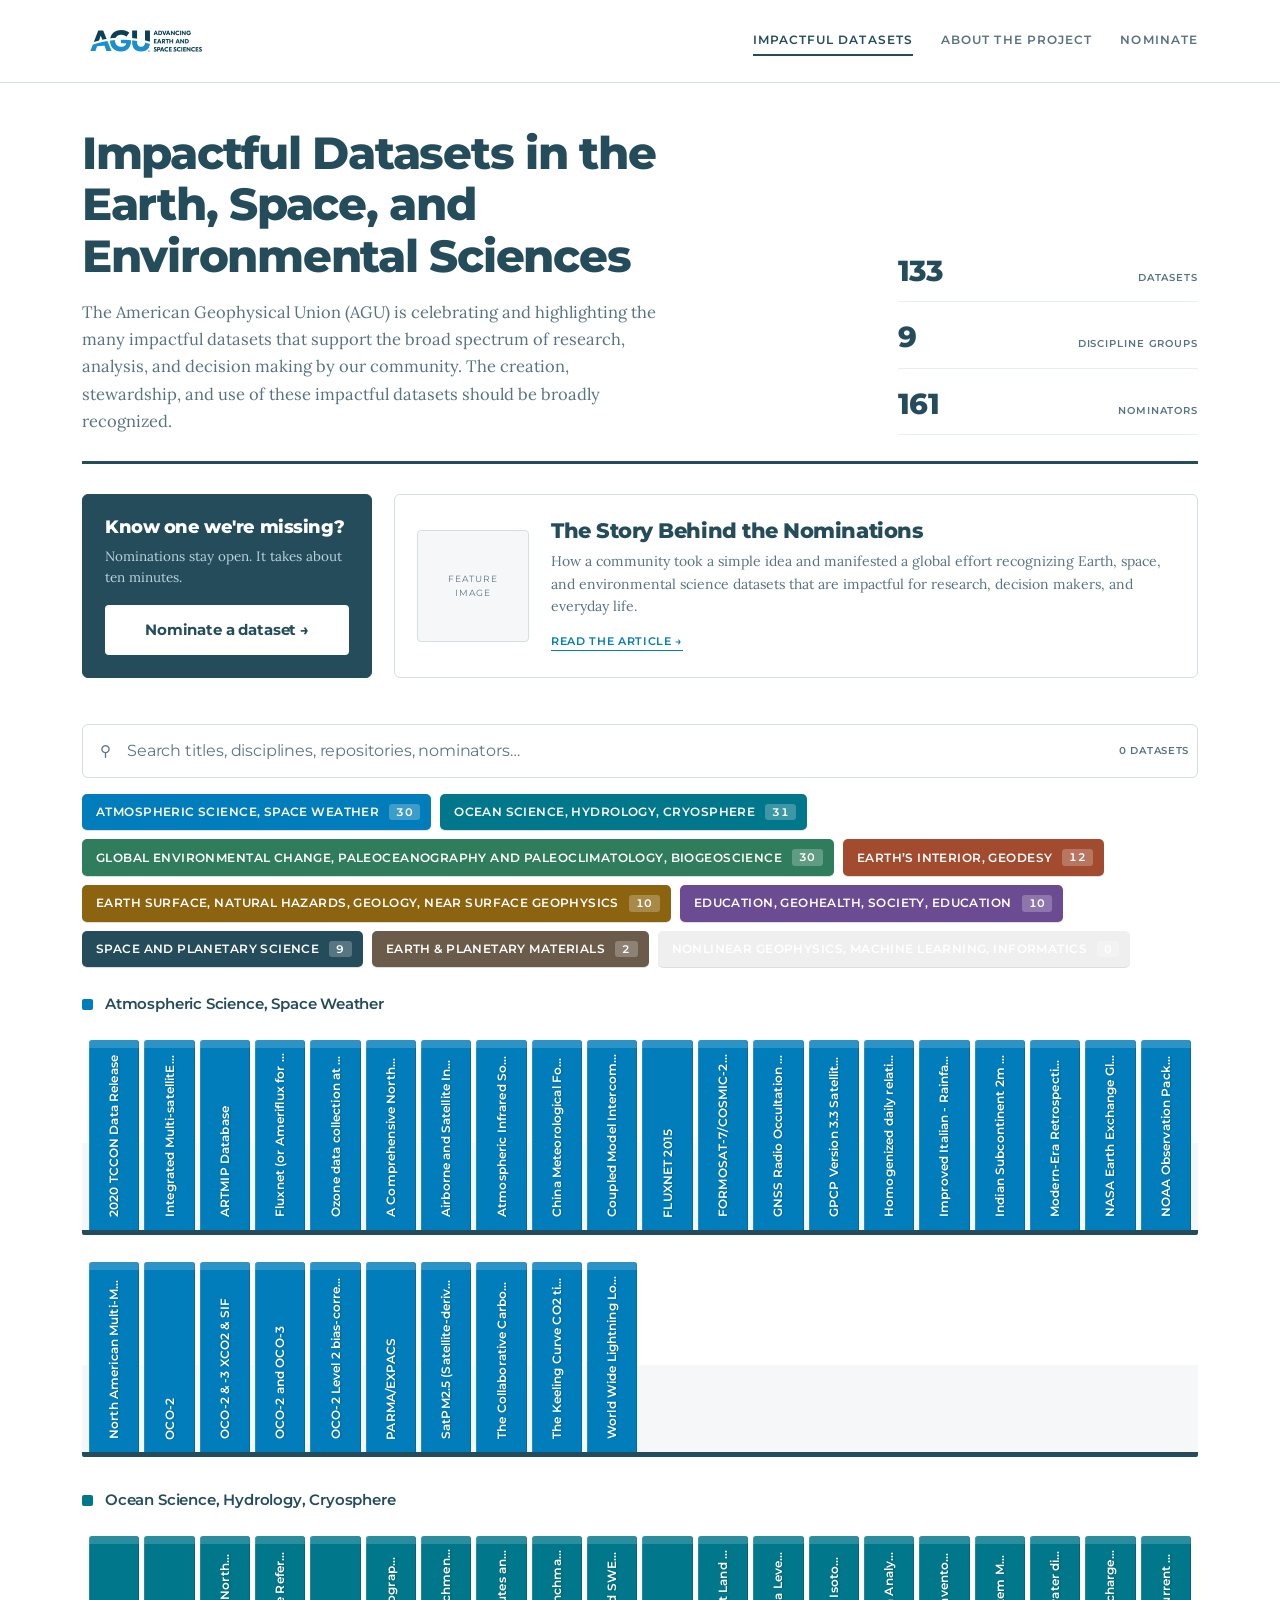
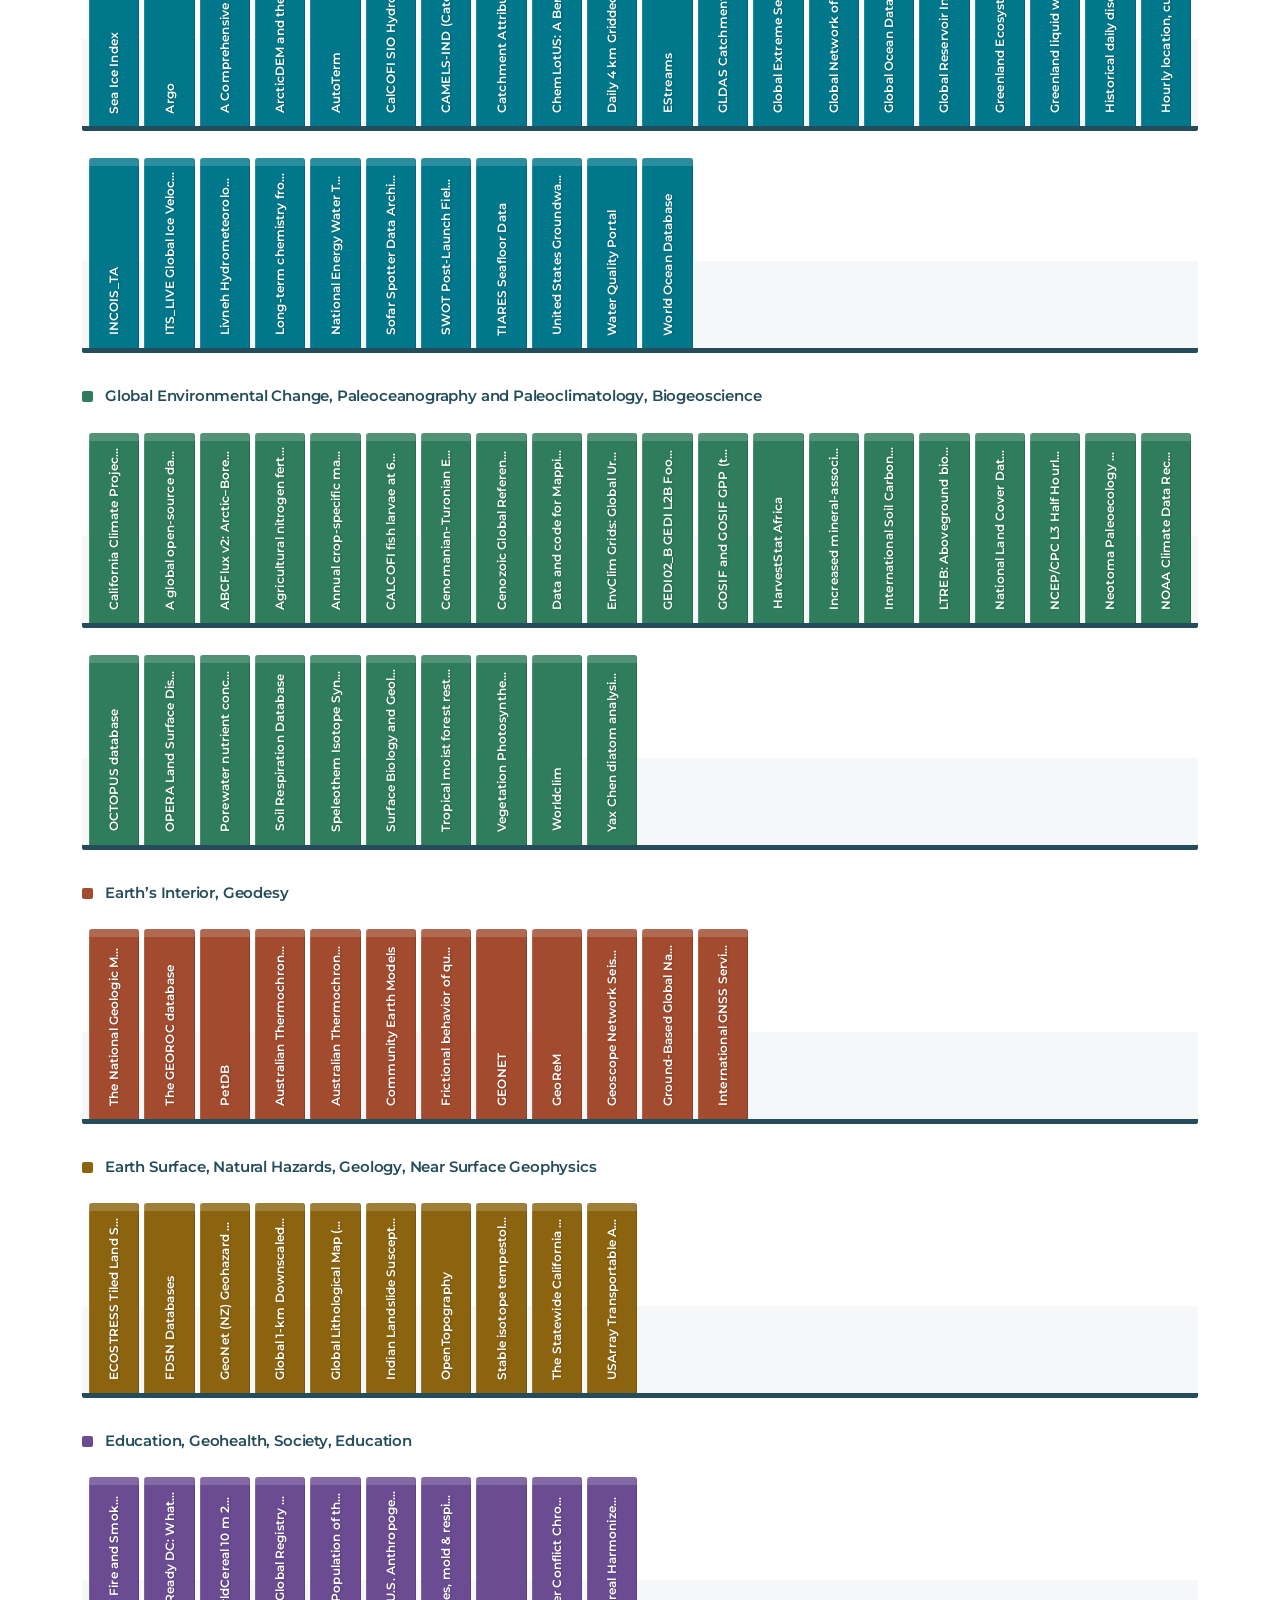
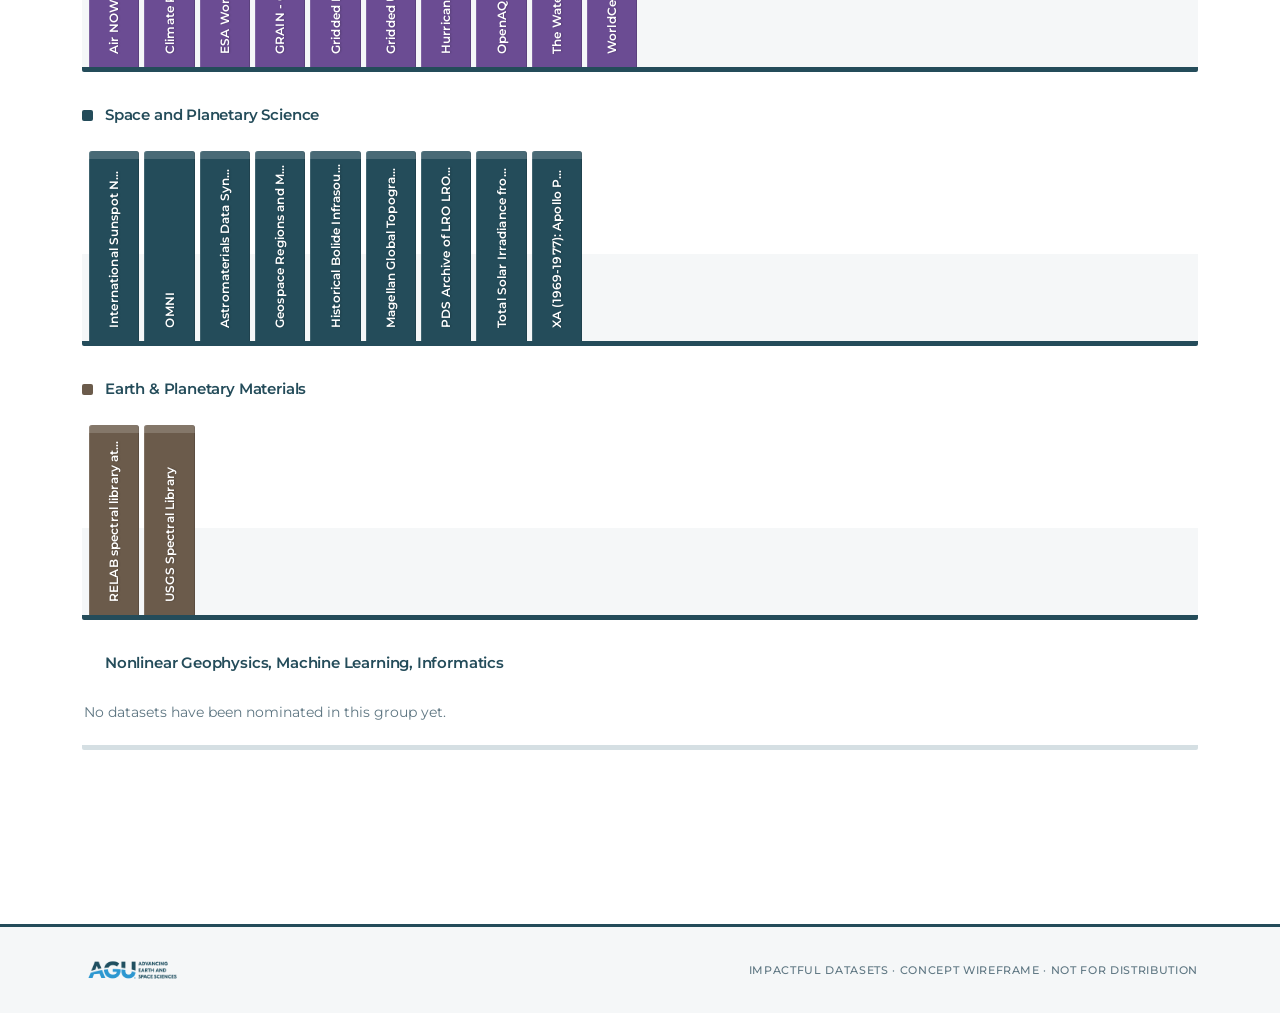
==== commit bc062878: "count nominators correctly" ====
--- a/site/index.html
+++ b/site/index.html
@@ -5,16 +5,16 @@
 <meta name="viewport" content="width=device-width, initial-scale=1">
 <title>Impactful Datasets in the Earth, Space, and Environmental Sciences — AGU</title>
 <meta name="description" content="A community-nominated collection of the Earth, space and
-environmental science datasets that researchers say reshaped their field. Browse 133 datasets
-across 9 discipline groups, nominated by 0 researchers.">
+environmental science datasets that researchers say reshaped their field. Browse 133
+datasets across 9 discipline groups, nominated by 161 researchers.">
 <meta property="og:title" content="Impactful Datasets — AGU">
 <meta property="og:description" content="133 datasets nominated by the Earth and space science community.">
 <meta property="og:type" content="website">
 <link rel="preconnect" href="https://fonts.googleapis.com">
 <link rel="preconnect" href="https://fonts.gstatic.com" crossorigin>
 <link href="https://fonts.googleapis.com/css2?family=Montserrat:wght@400;500;600;700;800&family=Lora:ital,wght@0,400;0,500;0,600;1,400&display=swap" rel="stylesheet">
-<link rel="stylesheet" href="assets/css/tokens.css">
-<link rel="stylesheet" href="assets/css/site.css">
+<link rel="stylesheet" href="assets/css/tokens.css?v=605d35ce">
+<link rel="stylesheet" href="assets/css/site.css?v=2d034a76">
 <link rel="alternate" type="application/ld+json" href="data/impactful_datasets.data.jsonld" title="Collection metadata (schema.org)">
 </head>
 <body>
@@ -187,7 +187,7 @@
 
 
 
-<script src="assets/js/config.js"></script>
-<script src="assets/js/app.js" defer></script>
+<script src="assets/js/config.js?v=2acd3b05"></script>
+<script src="assets/js/app.js?v=f3701bd8" defer></script>
 </body>
 </html>
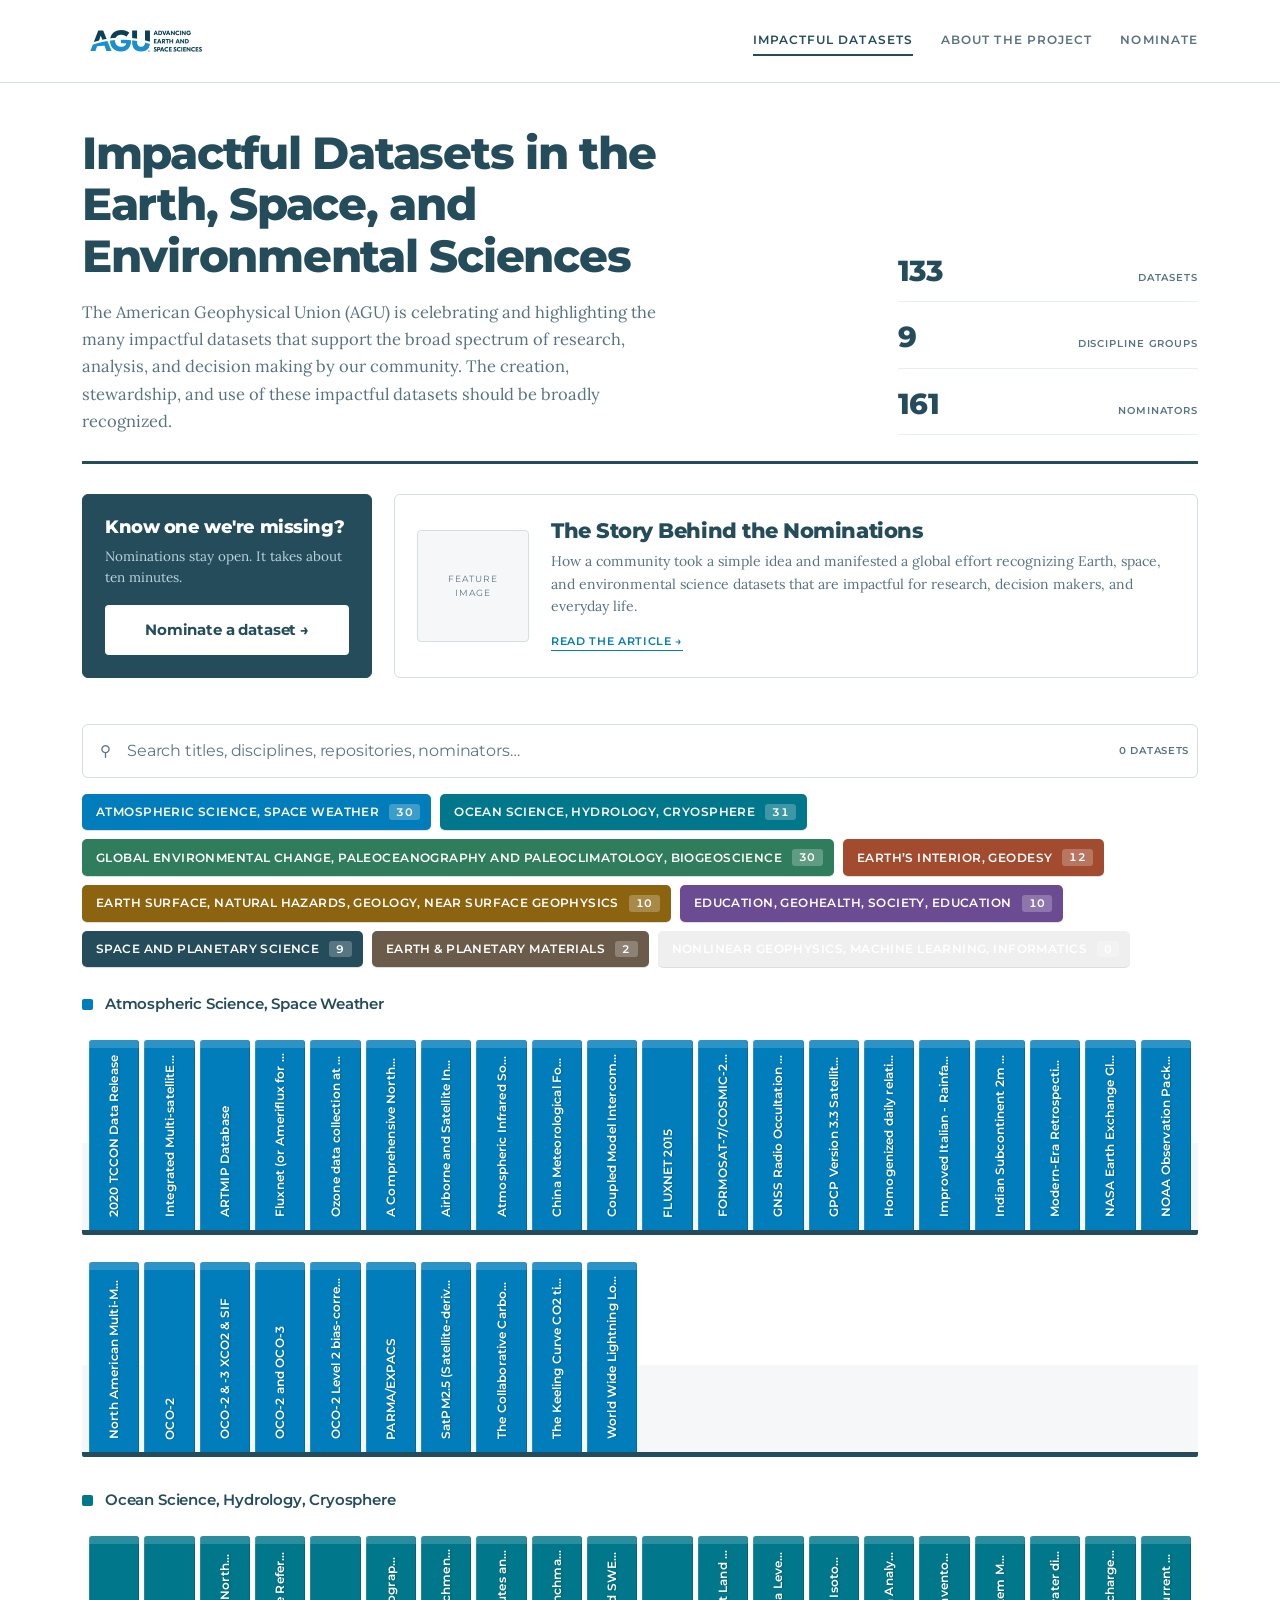
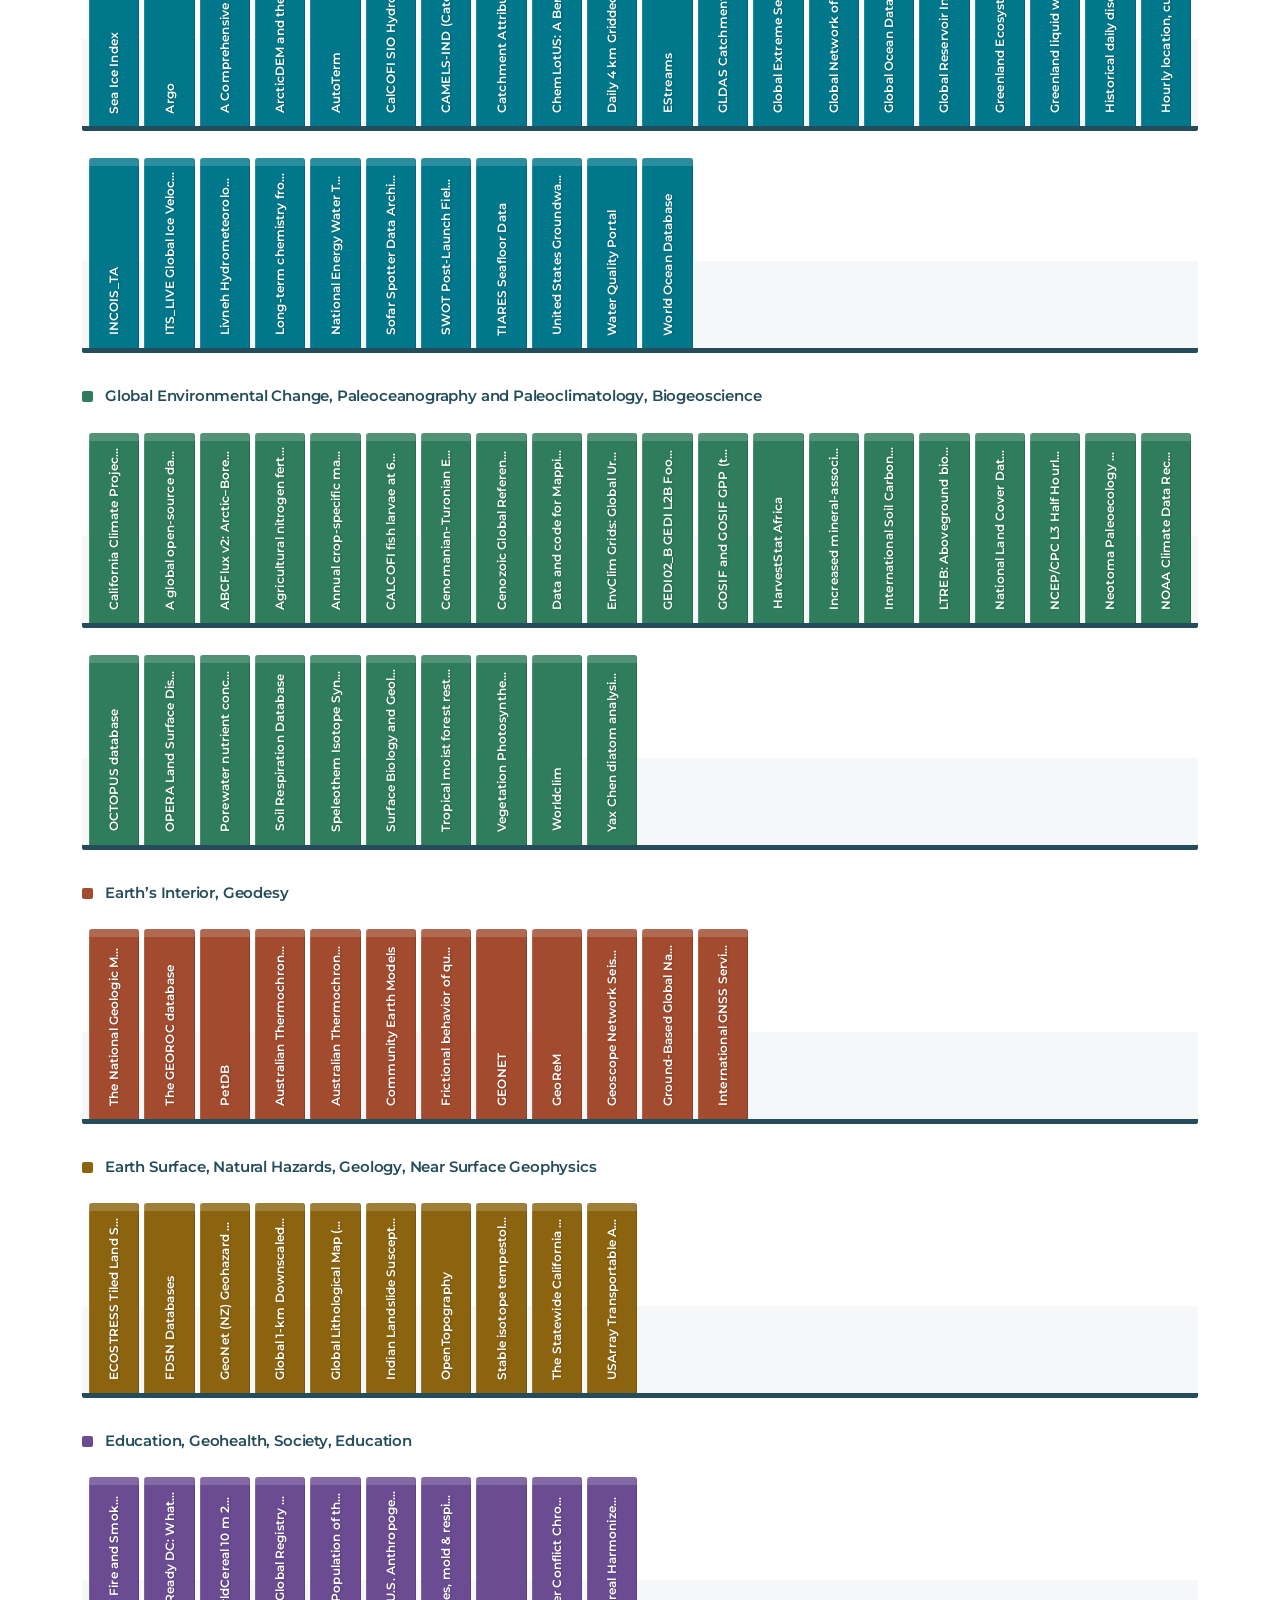
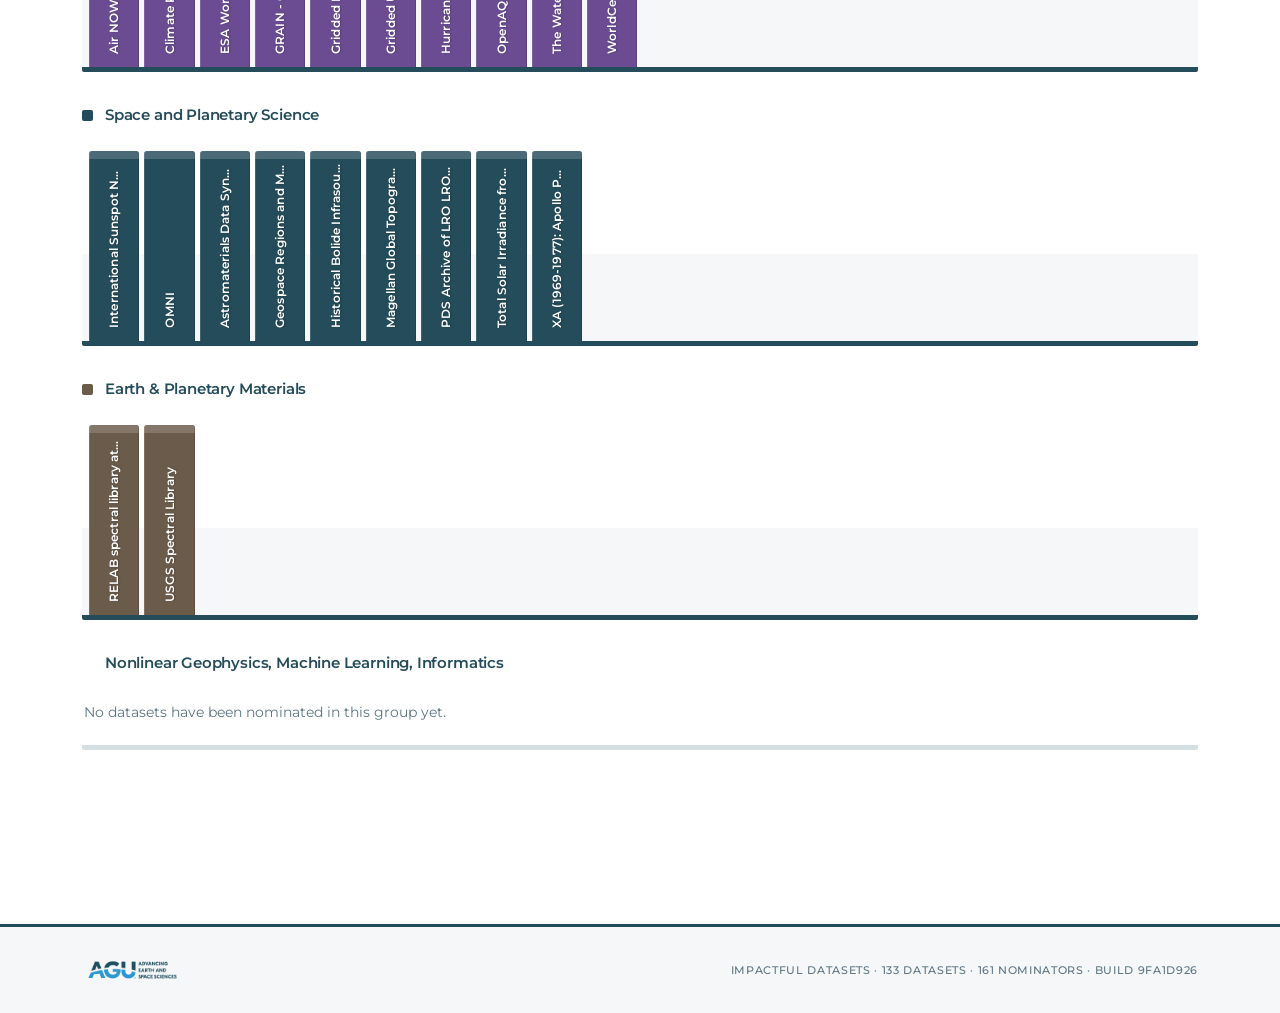
==== commit 62d37e1c: "fix confusion around nominators data" ====
--- a/site/index.html
+++ b/site/index.html
@@ -3,6 +3,9 @@
 <head>
 <meta charset="utf-8">
 <meta name="viewport" content="width=device-width, initial-scale=1">
+<!-- index.html carries no fingerprint of its own, so ask for revalidation:
+     a stale copy would keep pointing at superseded assets. -->
+<meta http-equiv="Cache-Control" content="no-cache, must-revalidate">
 <title>Impactful Datasets in the Earth, Space, and Environmental Sciences — AGU</title>
 <meta name="description" content="A community-nominated collection of the Earth, space and
 environmental science datasets that researchers say reshaped their field. Browse 133
@@ -14,7 +17,7 @@
 <link rel="preconnect" href="https://fonts.gstatic.com" crossorigin>
 <link href="https://fonts.googleapis.com/css2?family=Montserrat:wght@400;500;600;700;800&family=Lora:ital,wght@0,400;0,500;0,600;1,400&display=swap" rel="stylesheet">
 <link rel="stylesheet" href="assets/css/tokens.css?v=605d35ce">
-<link rel="stylesheet" href="assets/css/site.css?v=2d034a76">
+<link rel="stylesheet" href="assets/css/site.css?v=f598fec1">
 <link rel="alternate" type="application/ld+json" href="data/impactful_datasets.data.jsonld" title="Collection metadata (schema.org)">
 </head>
 <body>
@@ -161,7 +164,8 @@
 <footer class="site-foot">
   <div class="shell">
     <span class="logo foot" aria-hidden="true"></span>
-    <p>Impactful Datasets &middot; concept wireframe &middot; not for distribution</p>
+    <p>Impactful Datasets &middot; 133 datasets &middot; 161 nominators
+       &middot; build 9fa1d926</p>
   </div>
 </footer>
 
@@ -182,12 +186,13 @@
   <span class="tail"></span>
   <h4></h4>
   <dl></dl>
+  <div class="tip-body"></div>
 </div>
 
 
 
 
 <script src="assets/js/config.js?v=2acd3b05"></script>
-<script src="assets/js/app.js?v=f3701bd8" defer></script>
+<script src="assets/js/app.js?v=2ea6050b" defer></script>
 </body>
 </html>
--- a/site/assets/css/site.css
+++ b/site/assets/css/site.css
@@ -136,6 +136,19 @@
 [hidden]{display:none!important}
 
 /* ---------- hover bubble ---------- */
+.tip.prose{width:360px}
+.tip.prose dd{font-size:13px;line-height:1.55;max-height:15em;overflow:hidden}
+.tip .hint{display:block;margin-top:10px;font-family:var(--f-label);font-size:9px;
+  font-weight:600;letter-spacing:.09em;text-transform:uppercase;color:#9CC3D4}
+.people .who-name{background:none;border:none;padding:0;cursor:pointer;text-align:left;
+  font:inherit;color:inherit;display:inline-flex;align-items:baseline;gap:7px}
+.people .who-name b{border-bottom:1px dashed var(--ink-3)}
+.people .who-name:hover b,.people .who-name[aria-expanded="true"] b{border-bottom-color:var(--secondary);color:var(--secondary)}
+.people .who-name:focus-visible{outline:2px solid var(--secondary);outline-offset:3px;border-radius:3px}
+.people .interaction{margin:9px 0 0;padding:10px 12px;background:var(--surface-2);
+  border-left:2px solid var(--secondary);border-radius:0 4px 4px 0;font-family:var(--f-body);
+  font-size:13px;line-height:1.55;color:#31505C}
+.people .interaction[hidden]{display:none}
 .tip{position:fixed;z-index:80;width:310px;background:var(--primary);color:#fff;border-radius:7px;
   padding:14px 16px;box-shadow:0 12px 34px rgba(22,32,42,.32);pointer-events:none;
   opacity:0;transform:translateY(5px);transition:opacity .12s ease,transform .12s ease}
@@ -174,7 +187,18 @@
   padding:20px;margin-bottom:20px}
 .card > h2{font-size:11px;font-family:var(--f-label);font-weight:500;letter-spacing:.12em;
   text-transform:uppercase;color:var(--ink-3);margin-bottom:14px}
-.just{border-left:2px solid var(--rule);padding:2px 0 2px 18px;margin-bottom:20px}
+.just{border-left:2px solid var(--rule);padding:2px 0 2px 18px;margin-bottom:20px;
+  scroll-margin-top:20px;transition:border-color .3s ease}
+.just.lit{border-left-color:var(--secondary)}
+.just-body{position:relative}
+.just-body.clamped{max-height:11.5em;overflow:hidden}
+.just-body.clamped::after{content:"";position:absolute;left:0;right:0;bottom:0;height:3.2em;
+  background:linear-gradient(180deg,rgba(255,255,255,0),var(--paper))}
+.just-more{margin:2px 0 0;padding:0;background:none;border:none;cursor:pointer;
+  font-family:var(--f-label);font-size:10px;font-weight:600;letter-spacing:.08em;
+  text-transform:uppercase;color:var(--secondary)}
+.just-more:hover{text-decoration:underline}
+.just-more:focus-visible{outline:2px solid var(--secondary);outline-offset:3px;border-radius:3px}
 .just .who{font-family:var(--f-label);font-size:10px;letter-spacing:.08em;text-transform:uppercase;
   color:var(--mark);margin-bottom:7px}
 .just p{font-size:14.5px;color:#31505C;margin-bottom:.7em}
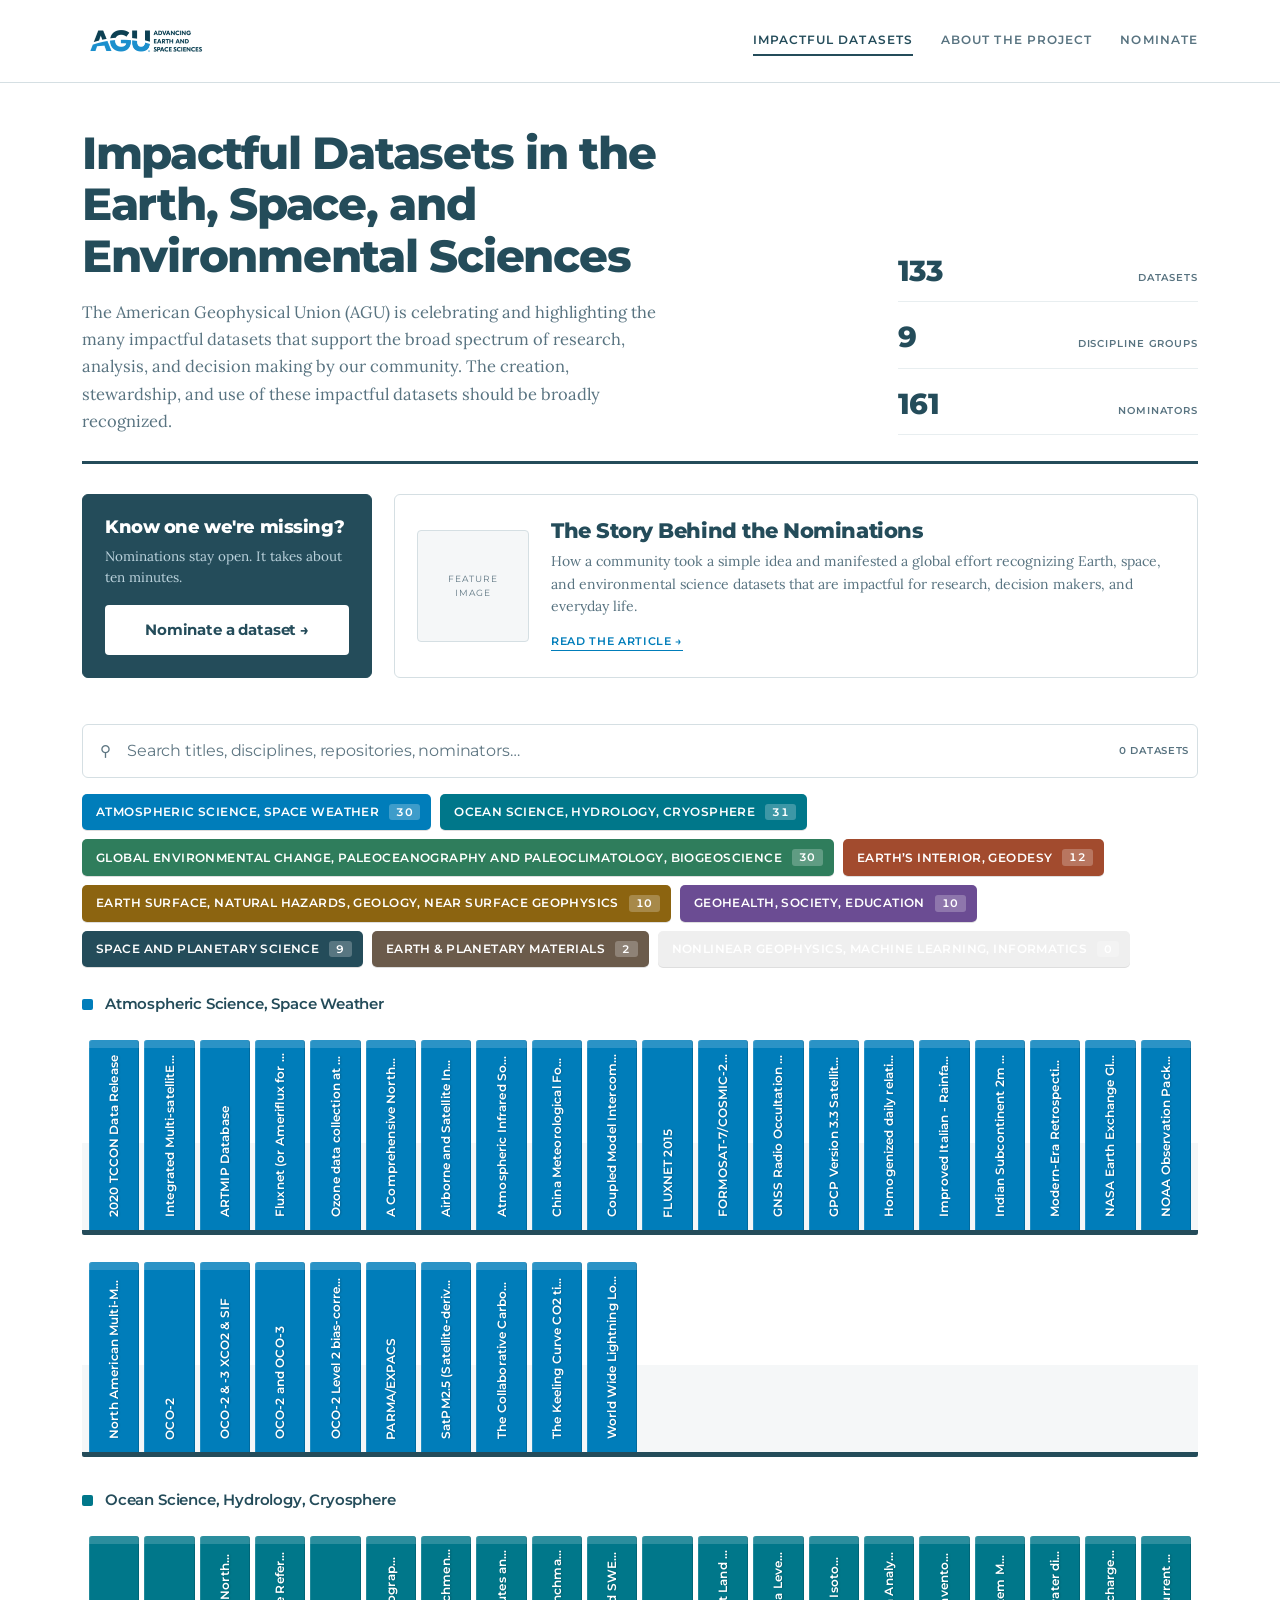
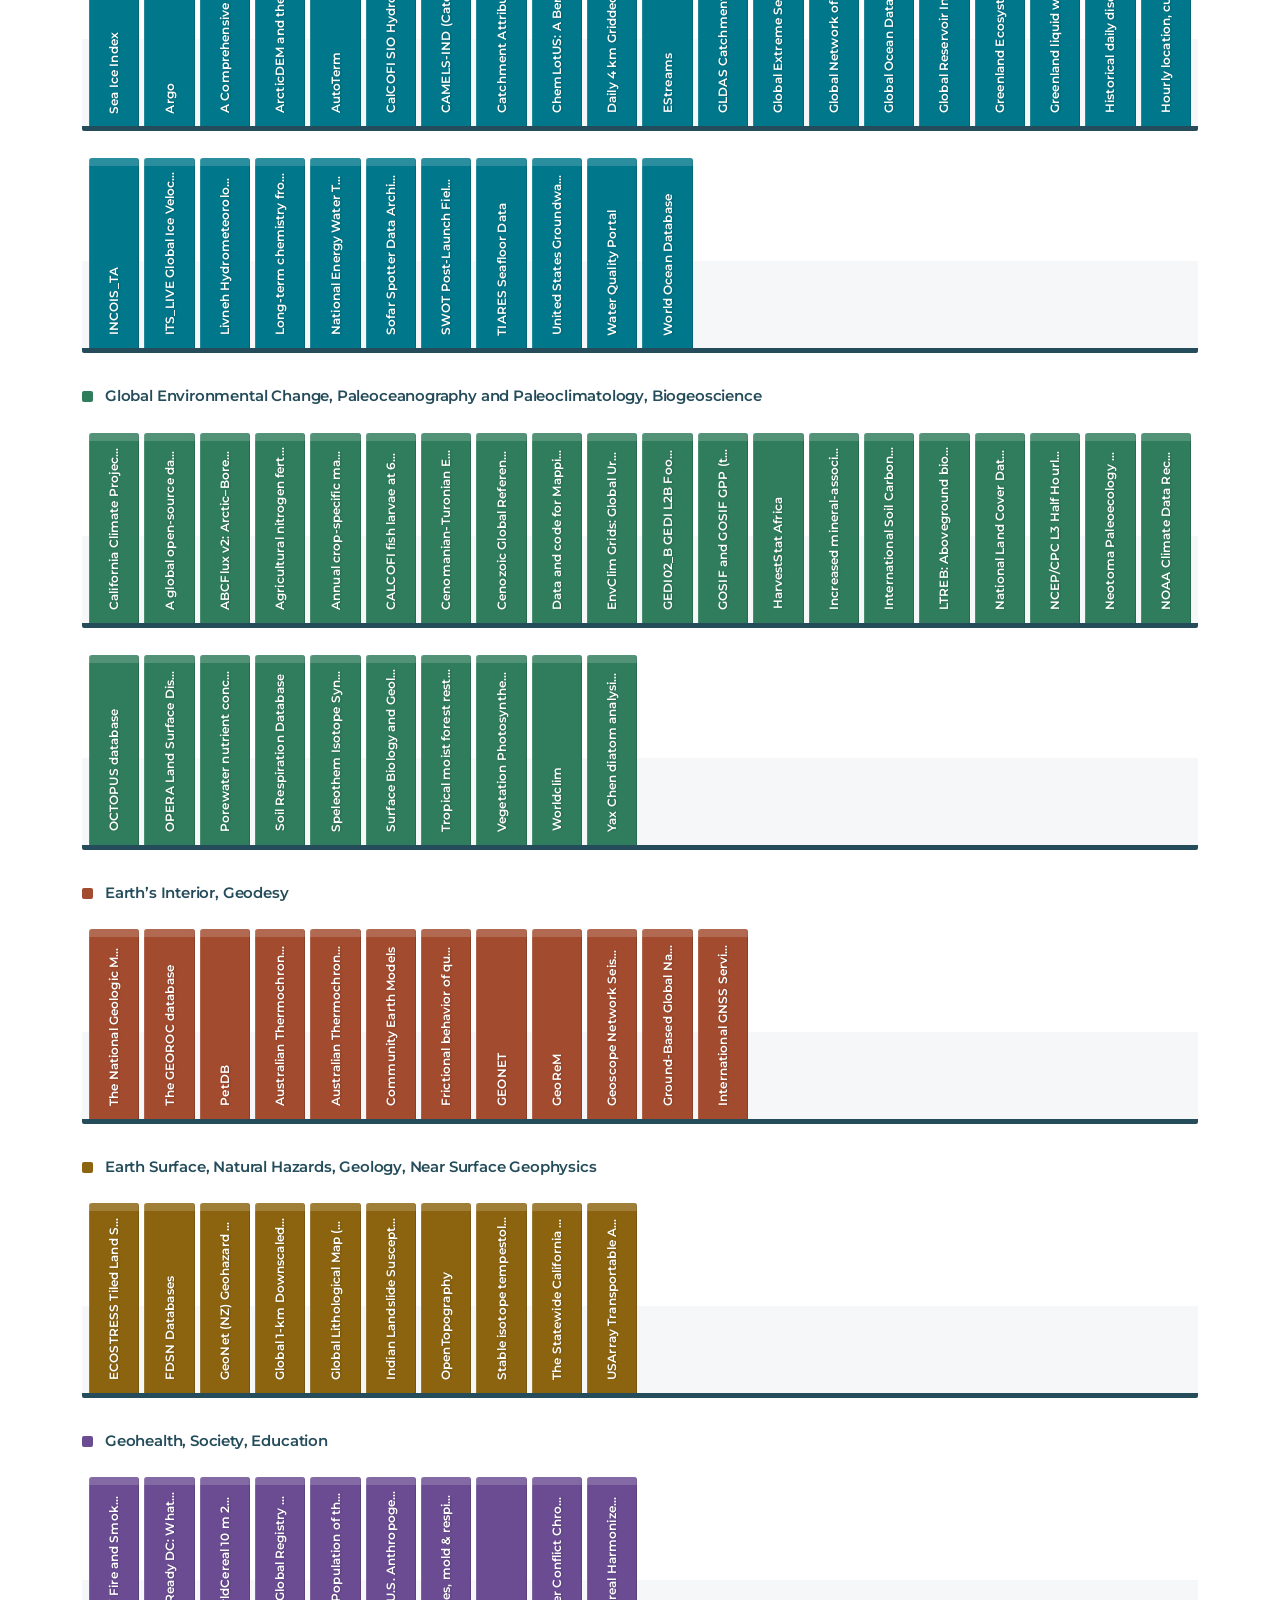
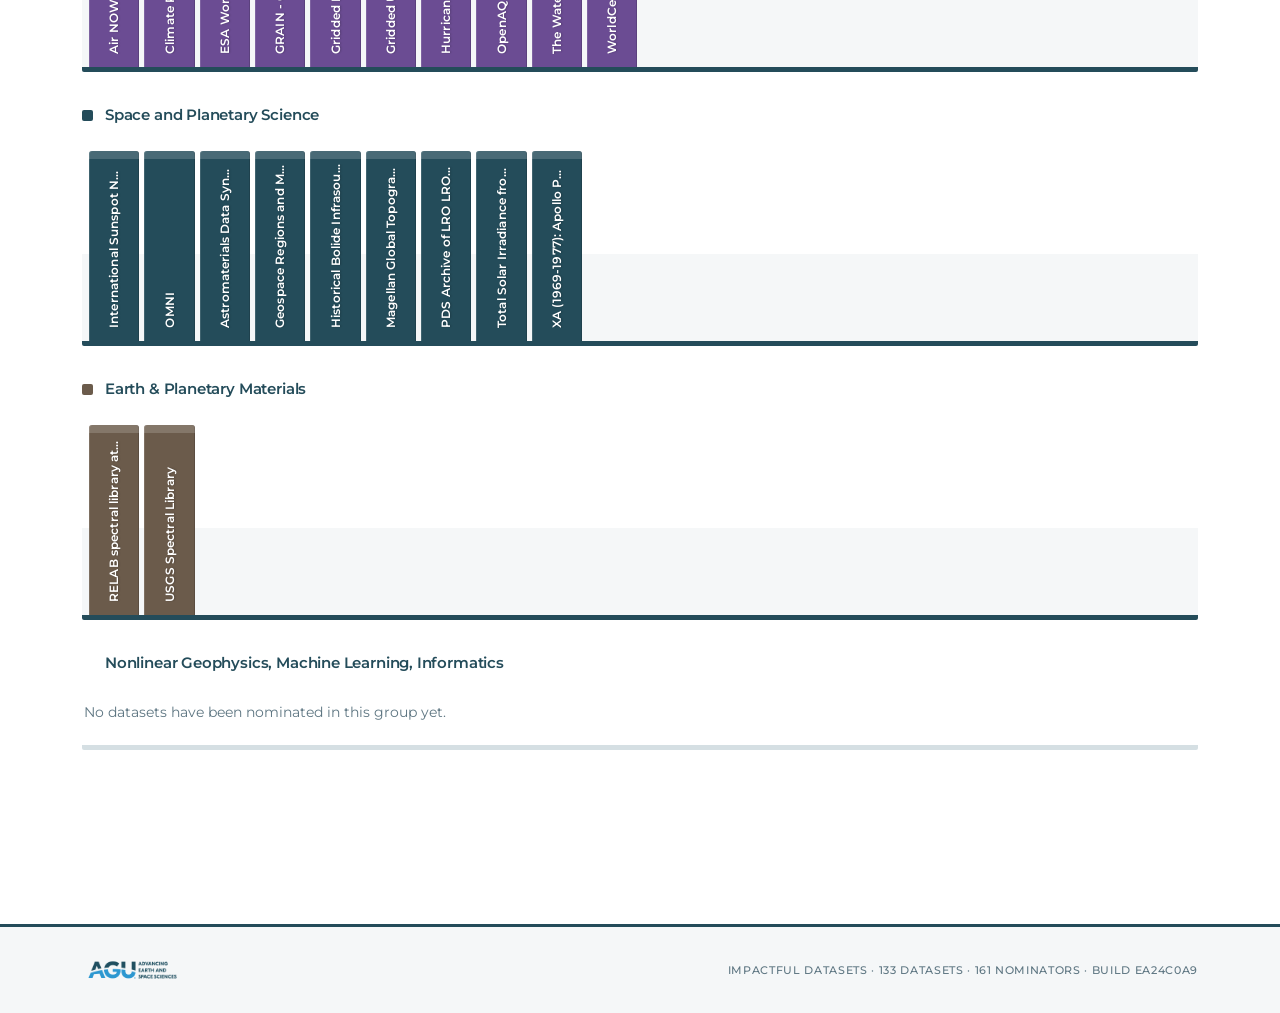
==== commit 039eaefc: "Add files via upload" ====
--- a/site/index.html
+++ b/site/index.html
@@ -165,7 +165,7 @@
   <div class="shell">
     <span class="logo foot" aria-hidden="true"></span>
     <p>Impactful Datasets &middot; 133 datasets &middot; 161 nominators
-       &middot; build 9fa1d926</p>
+       &middot; build ea24c0a9</p>
   </div>
 </footer>
 
